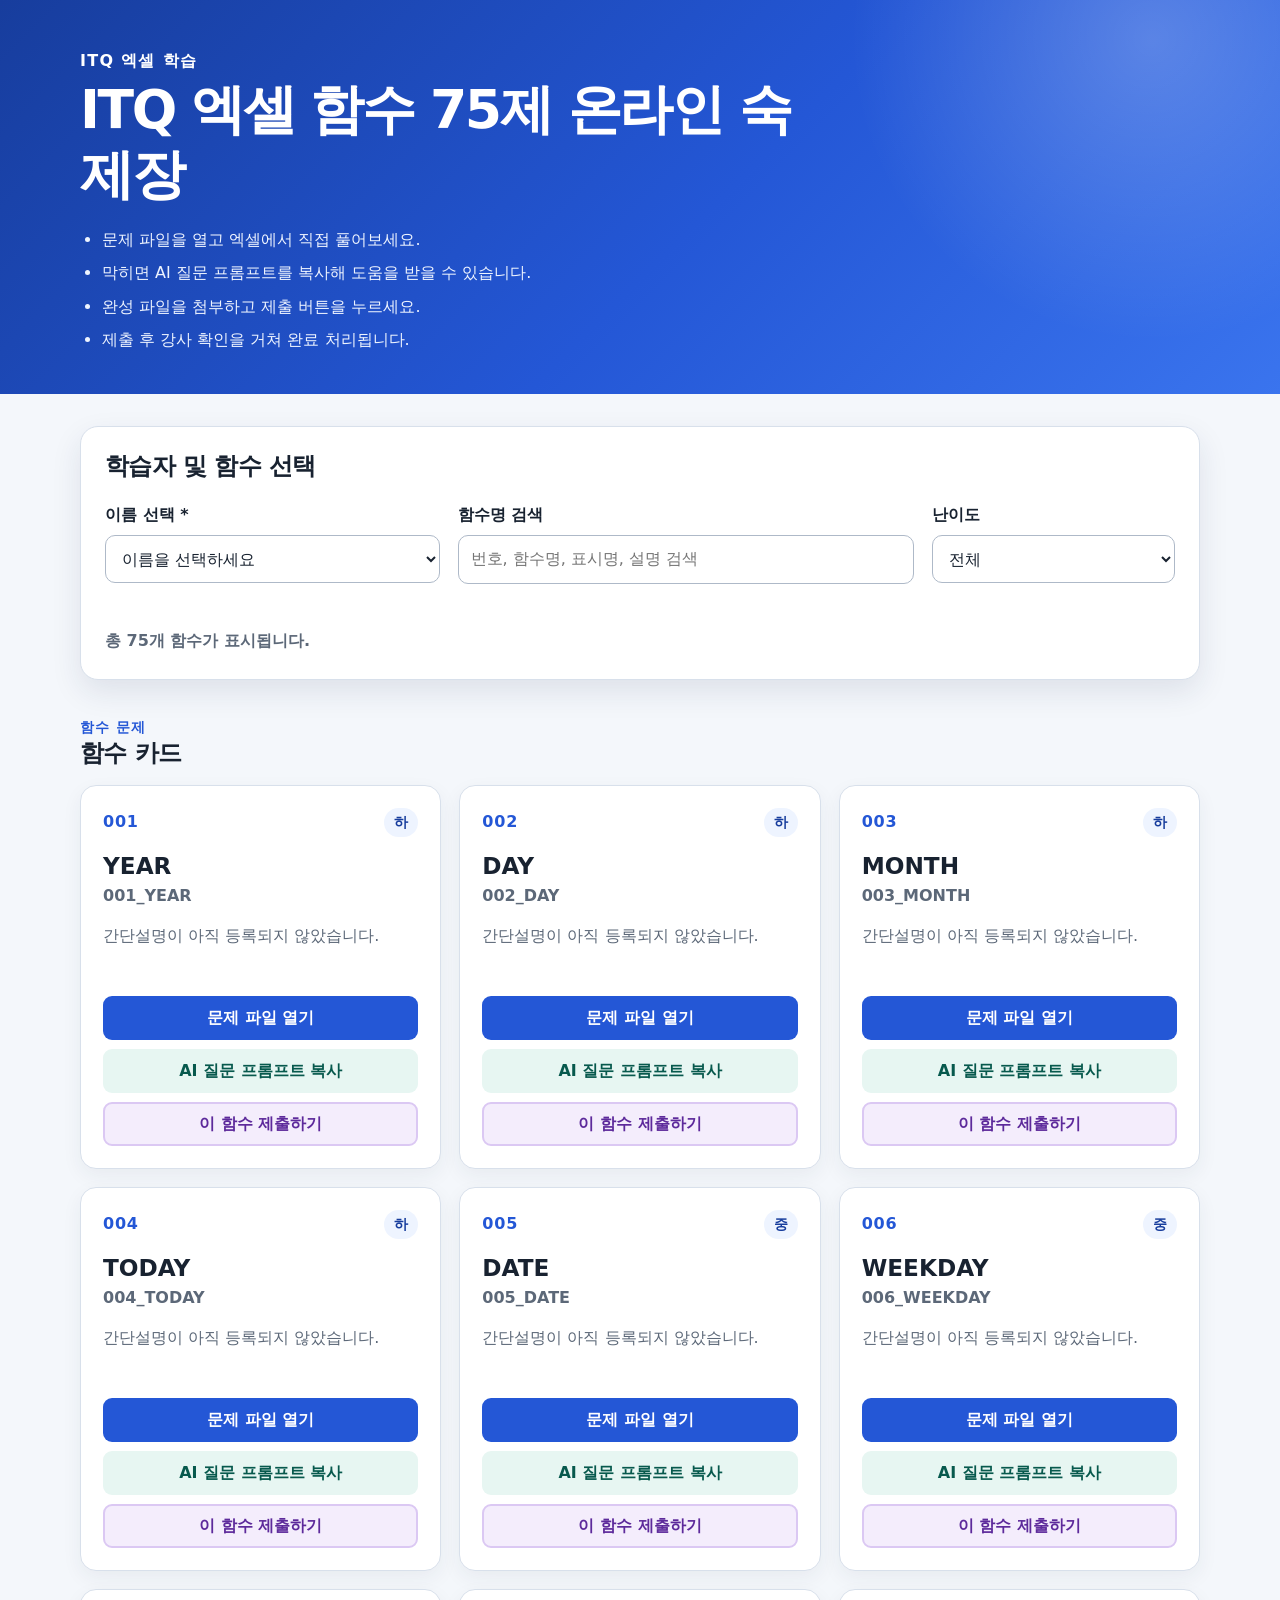
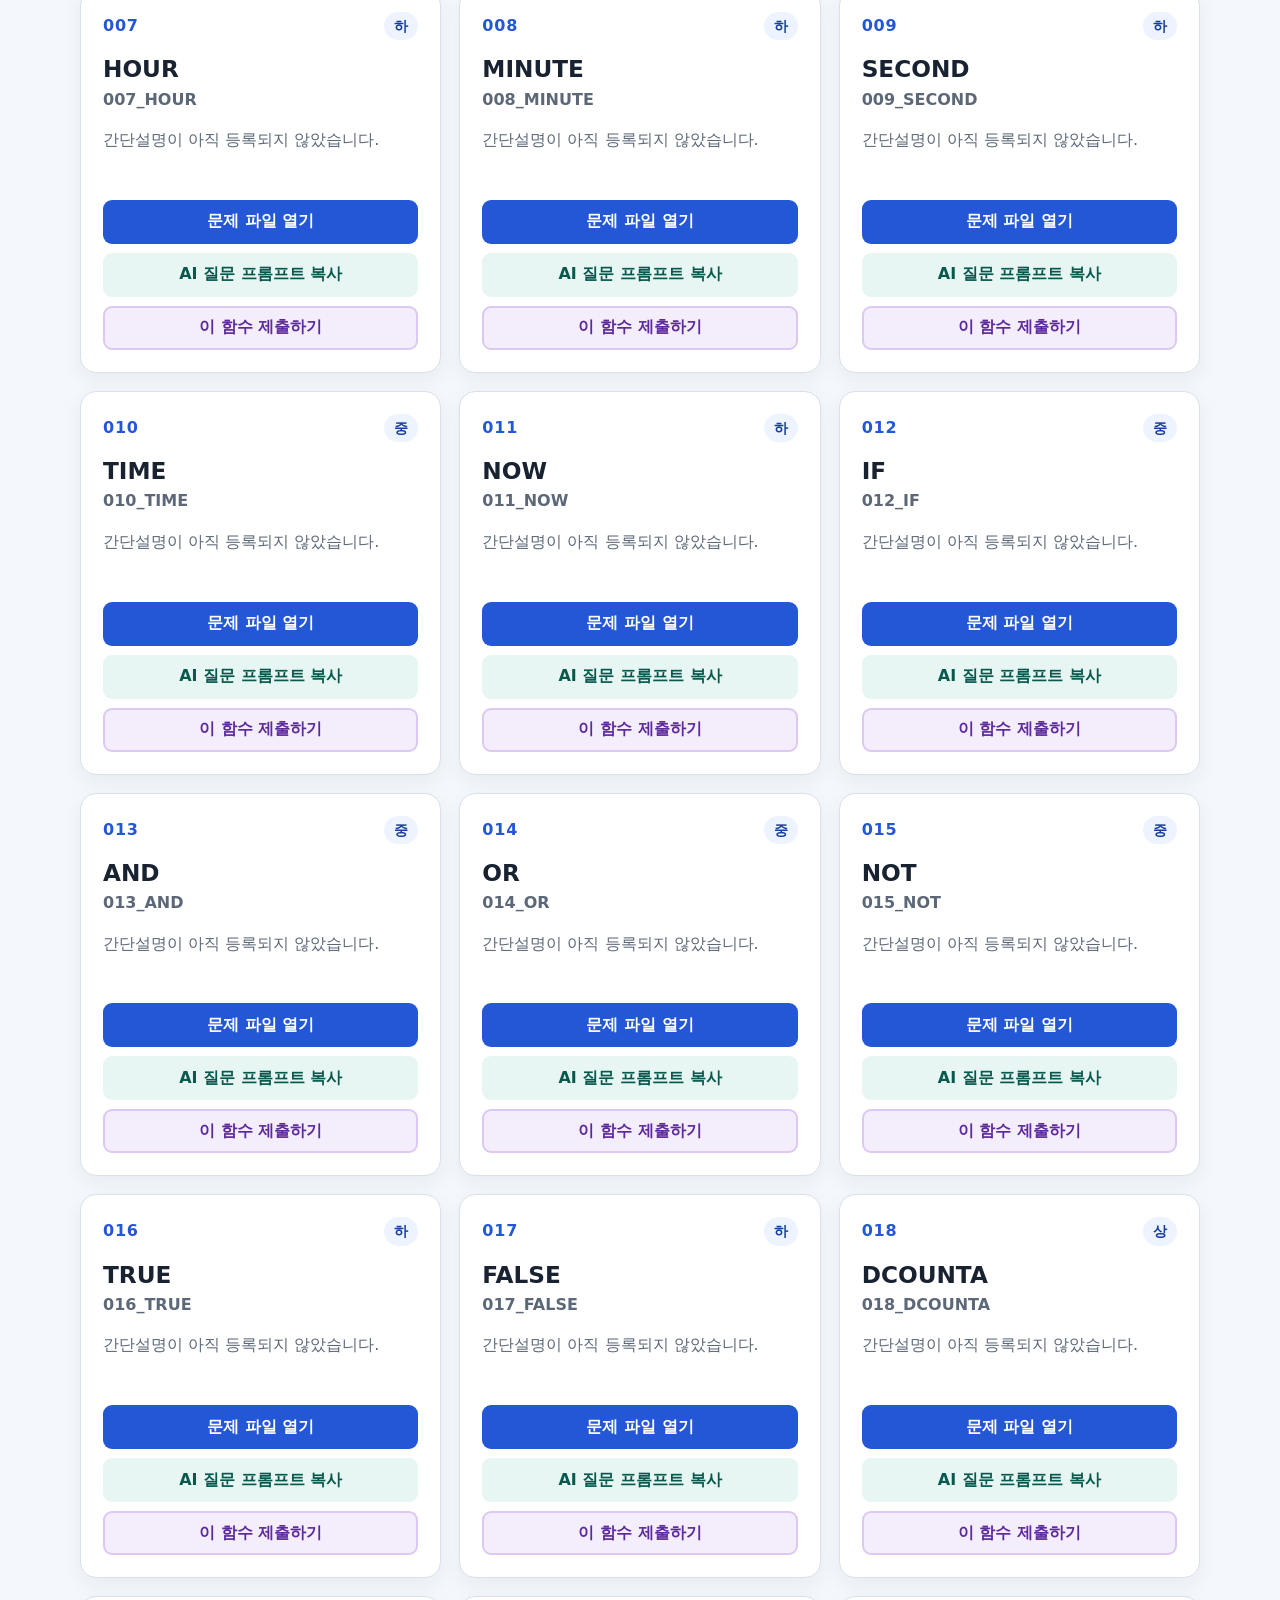
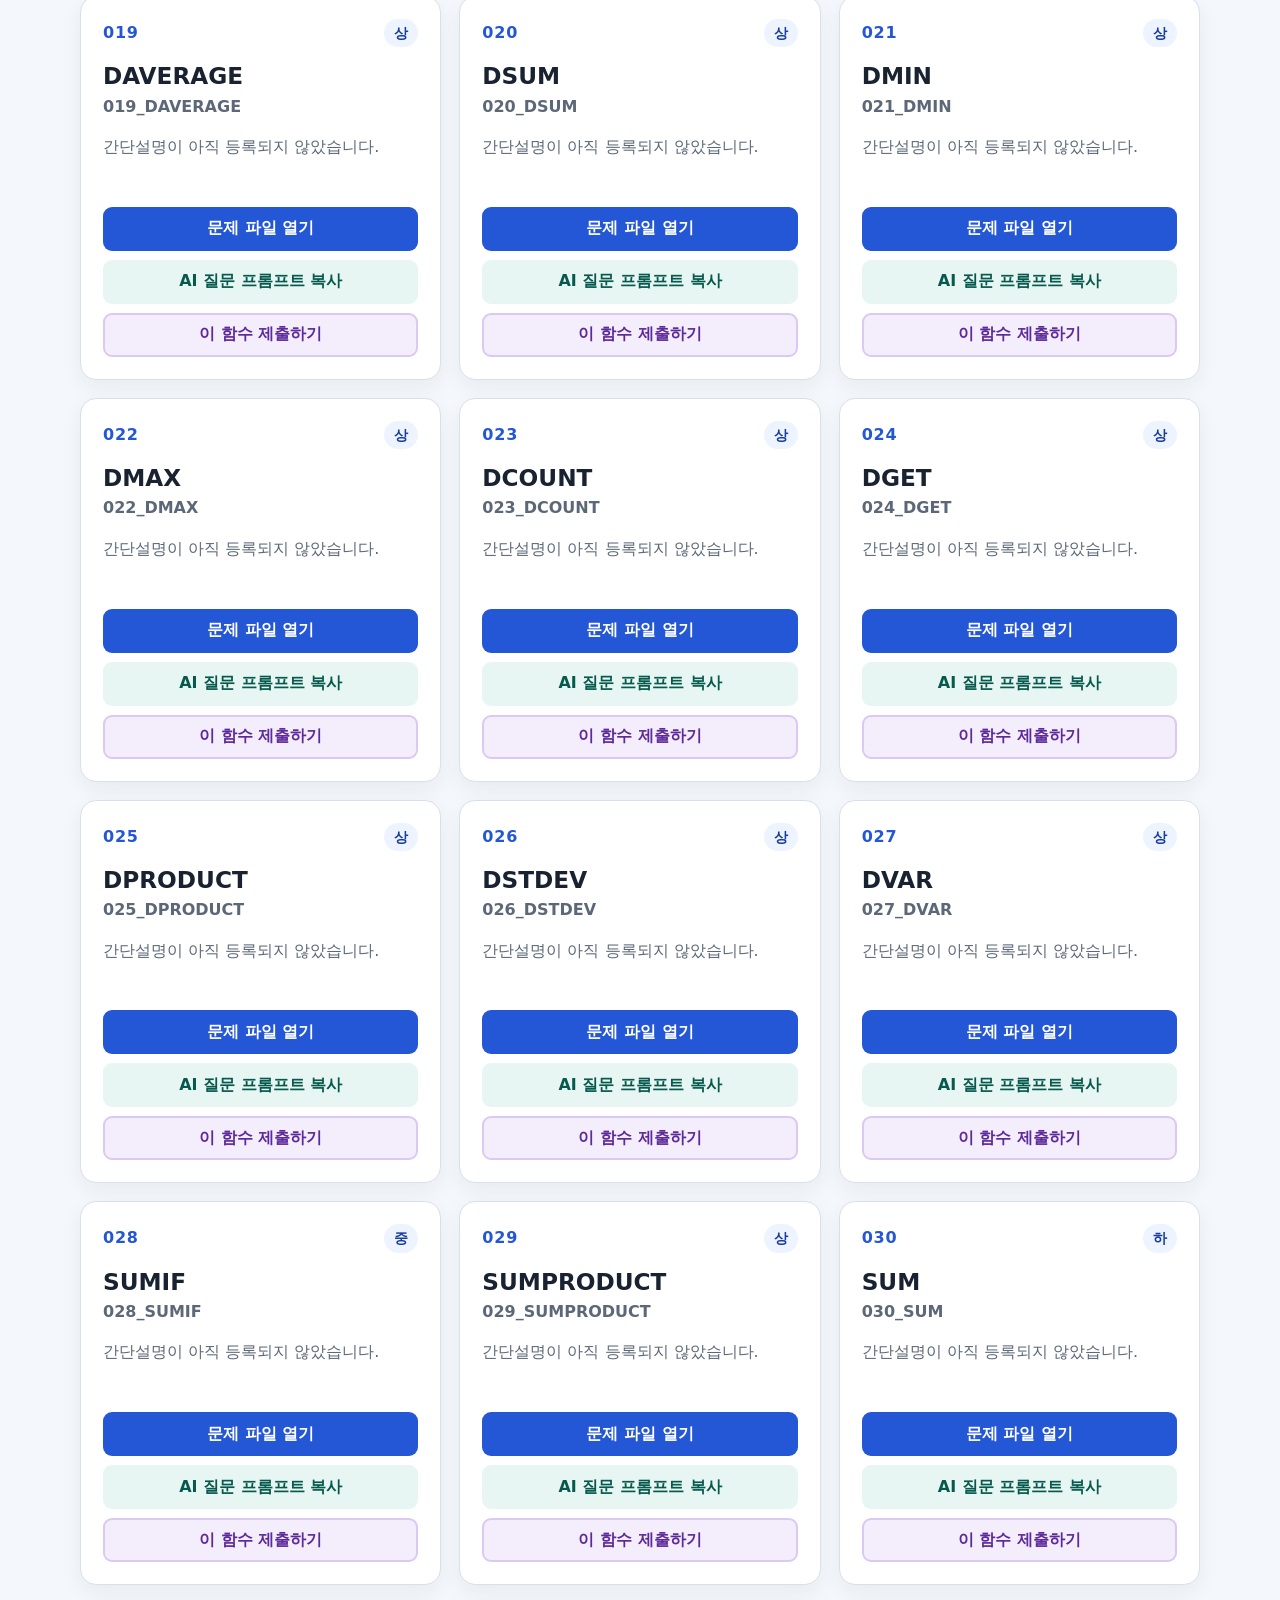
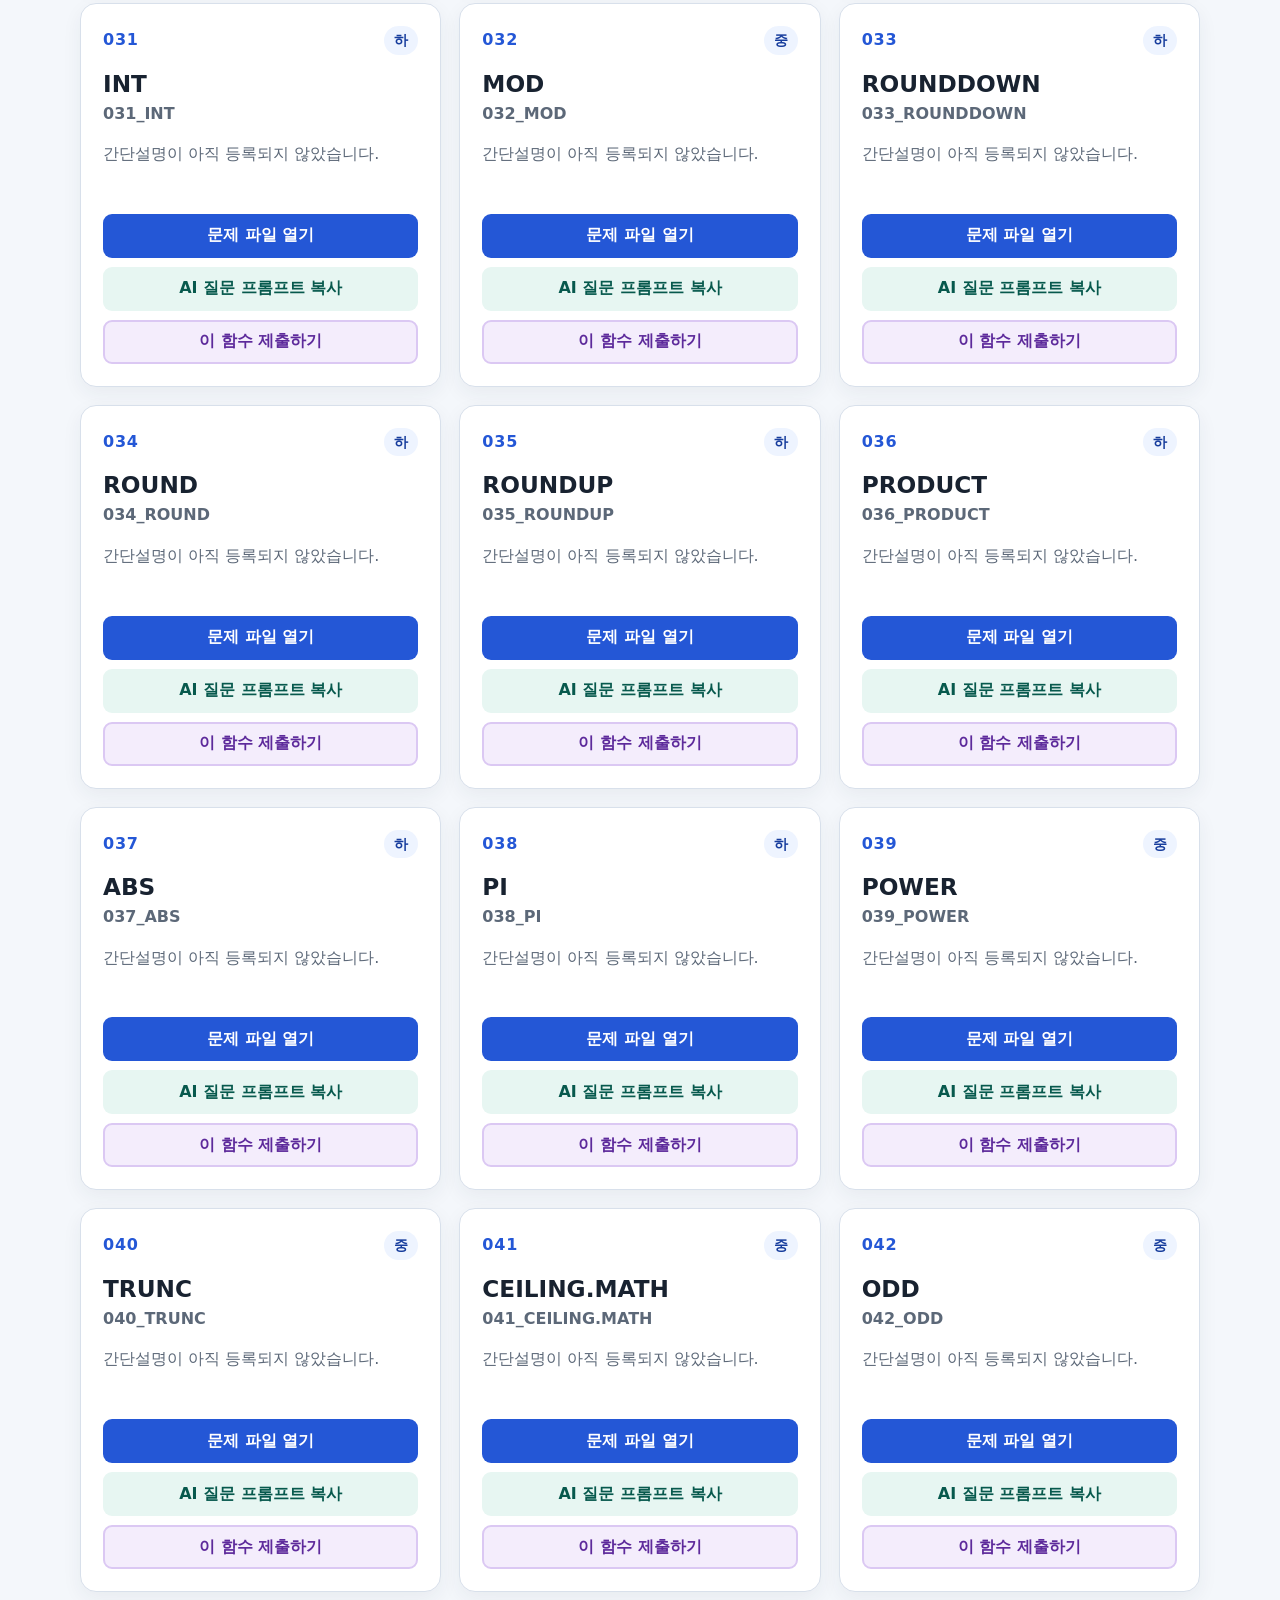
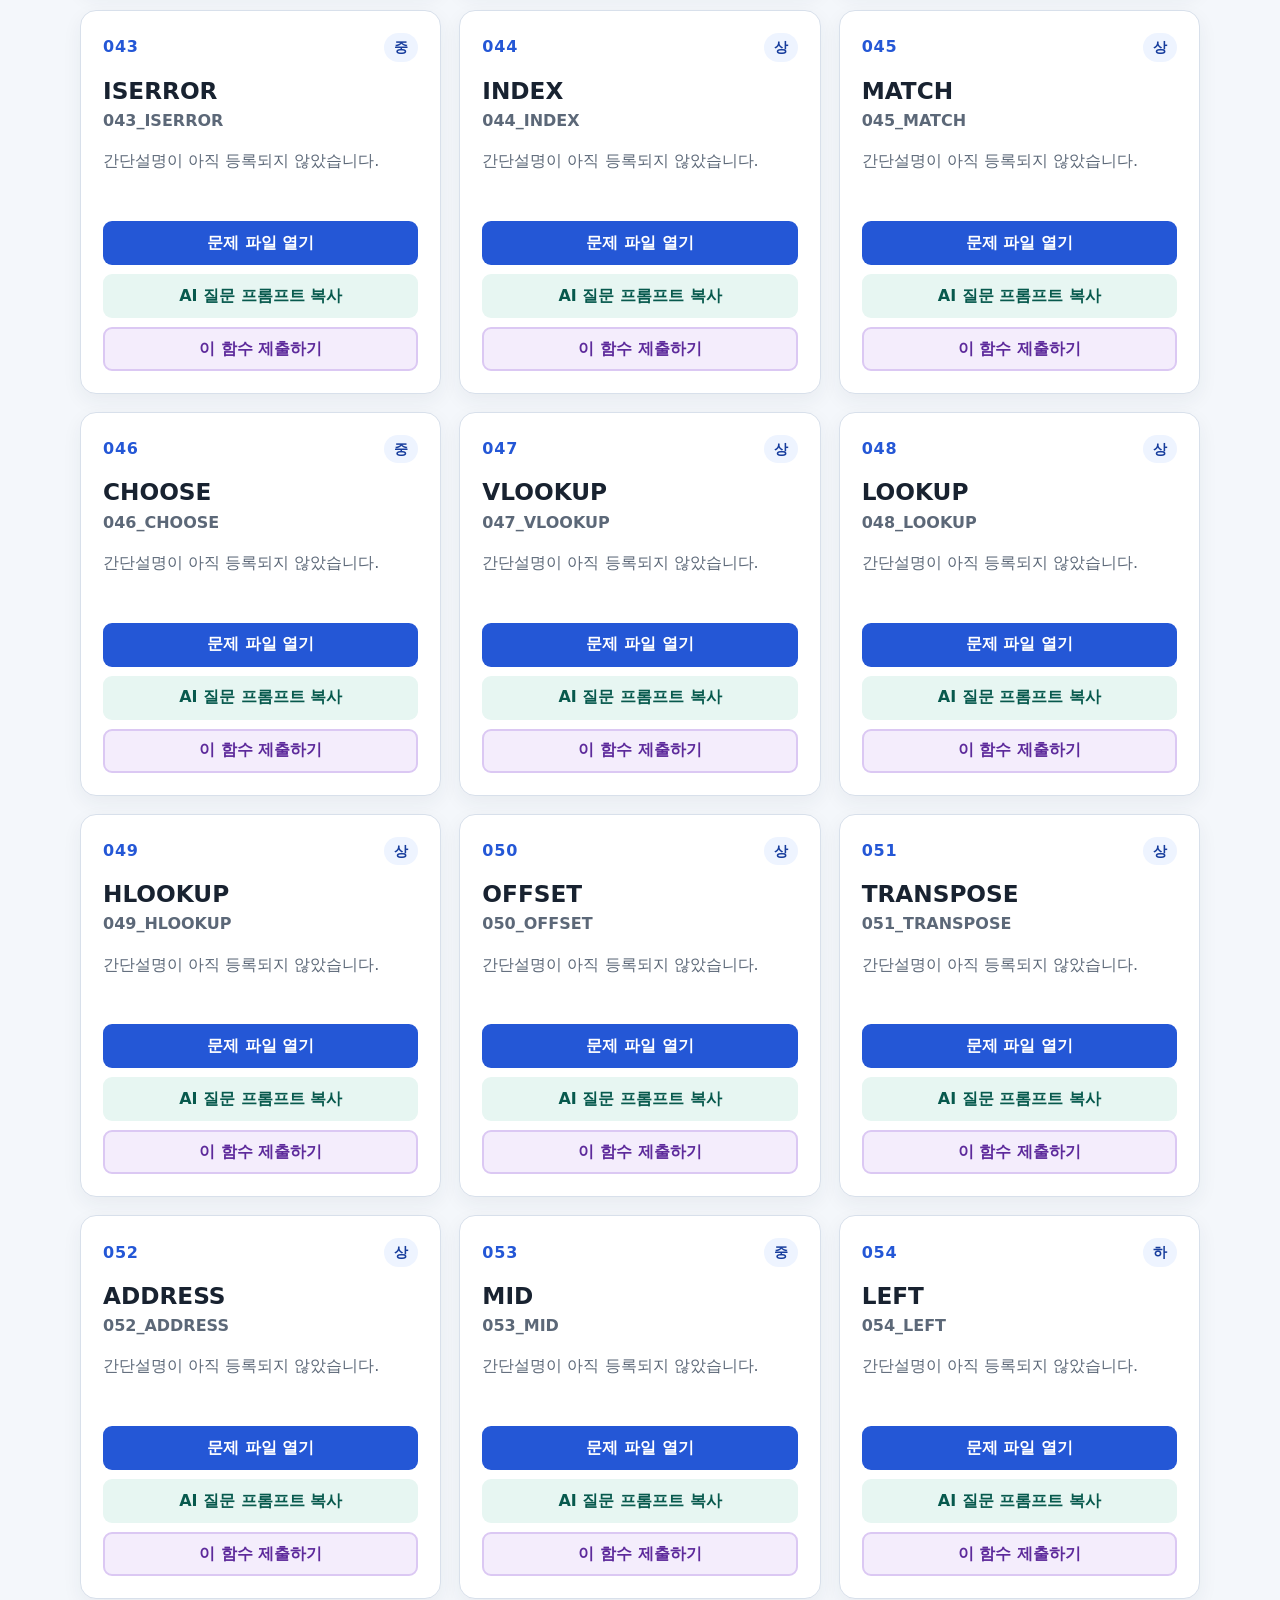
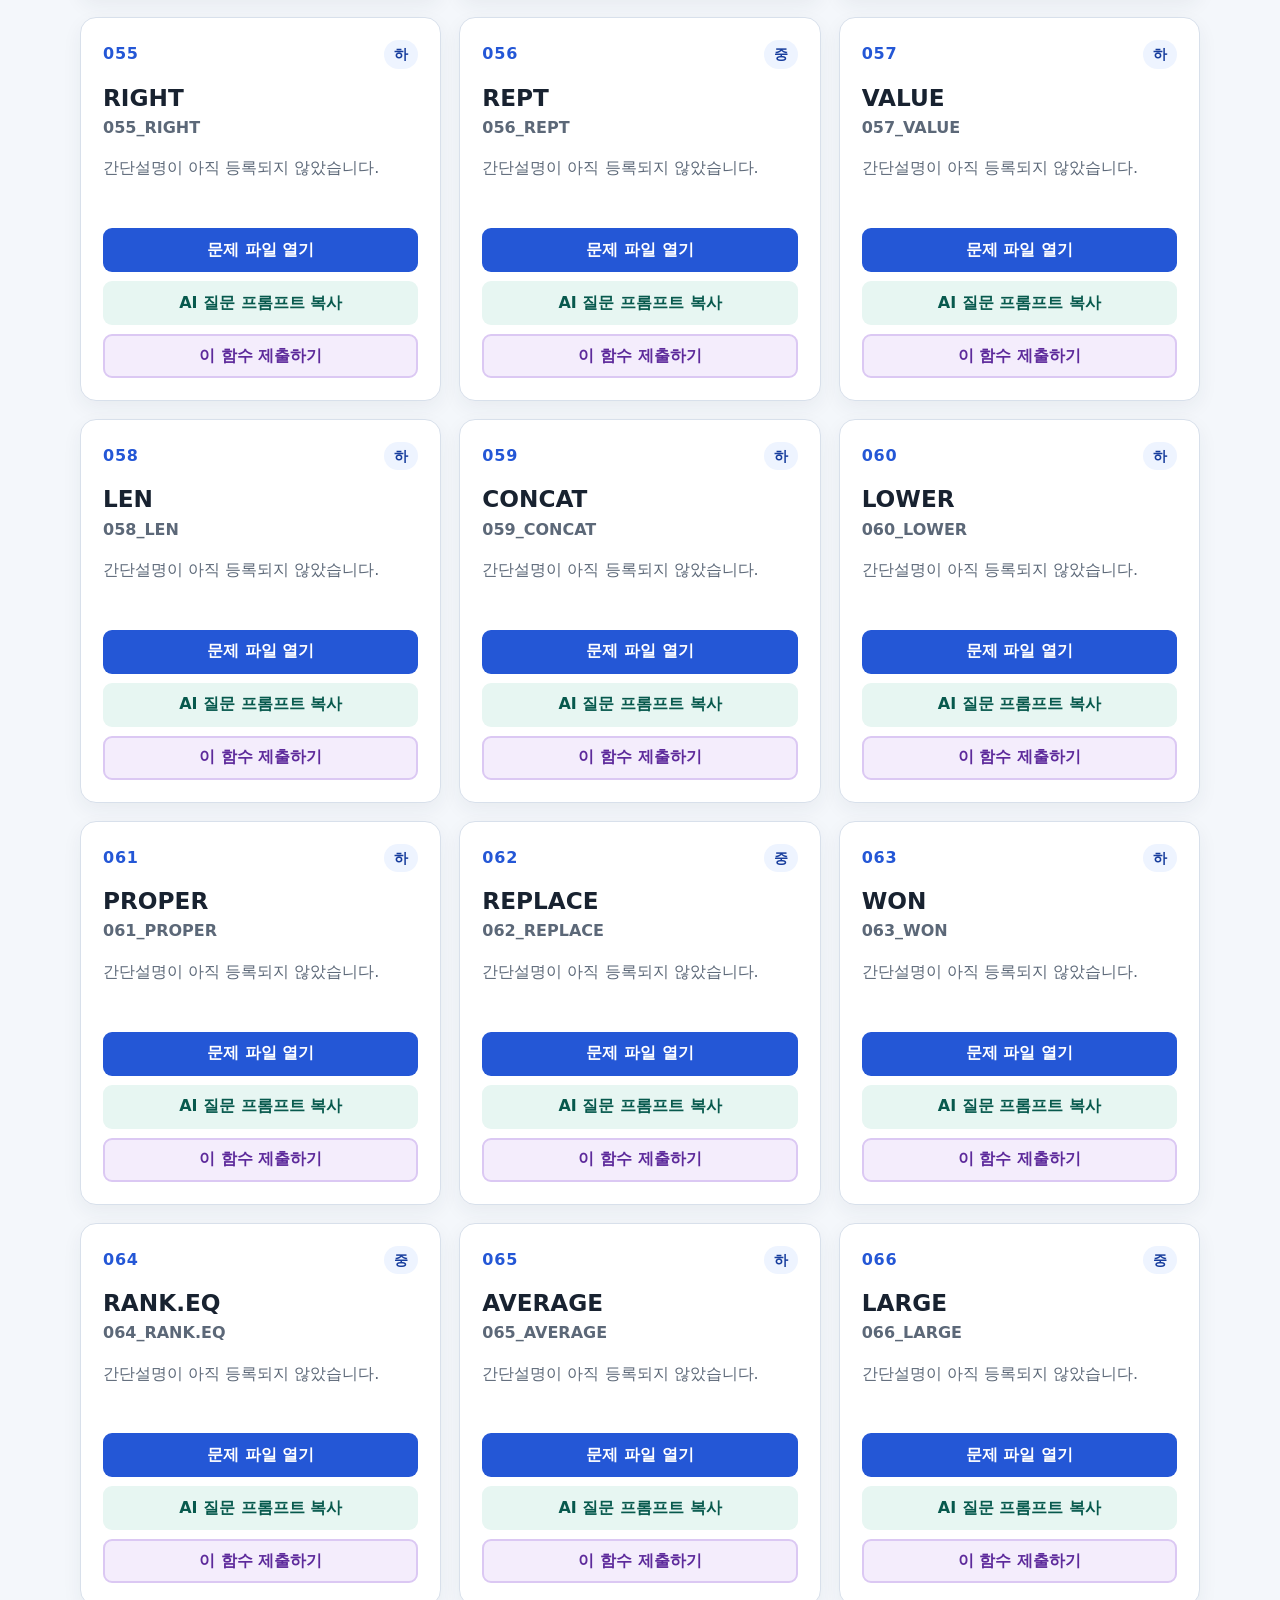
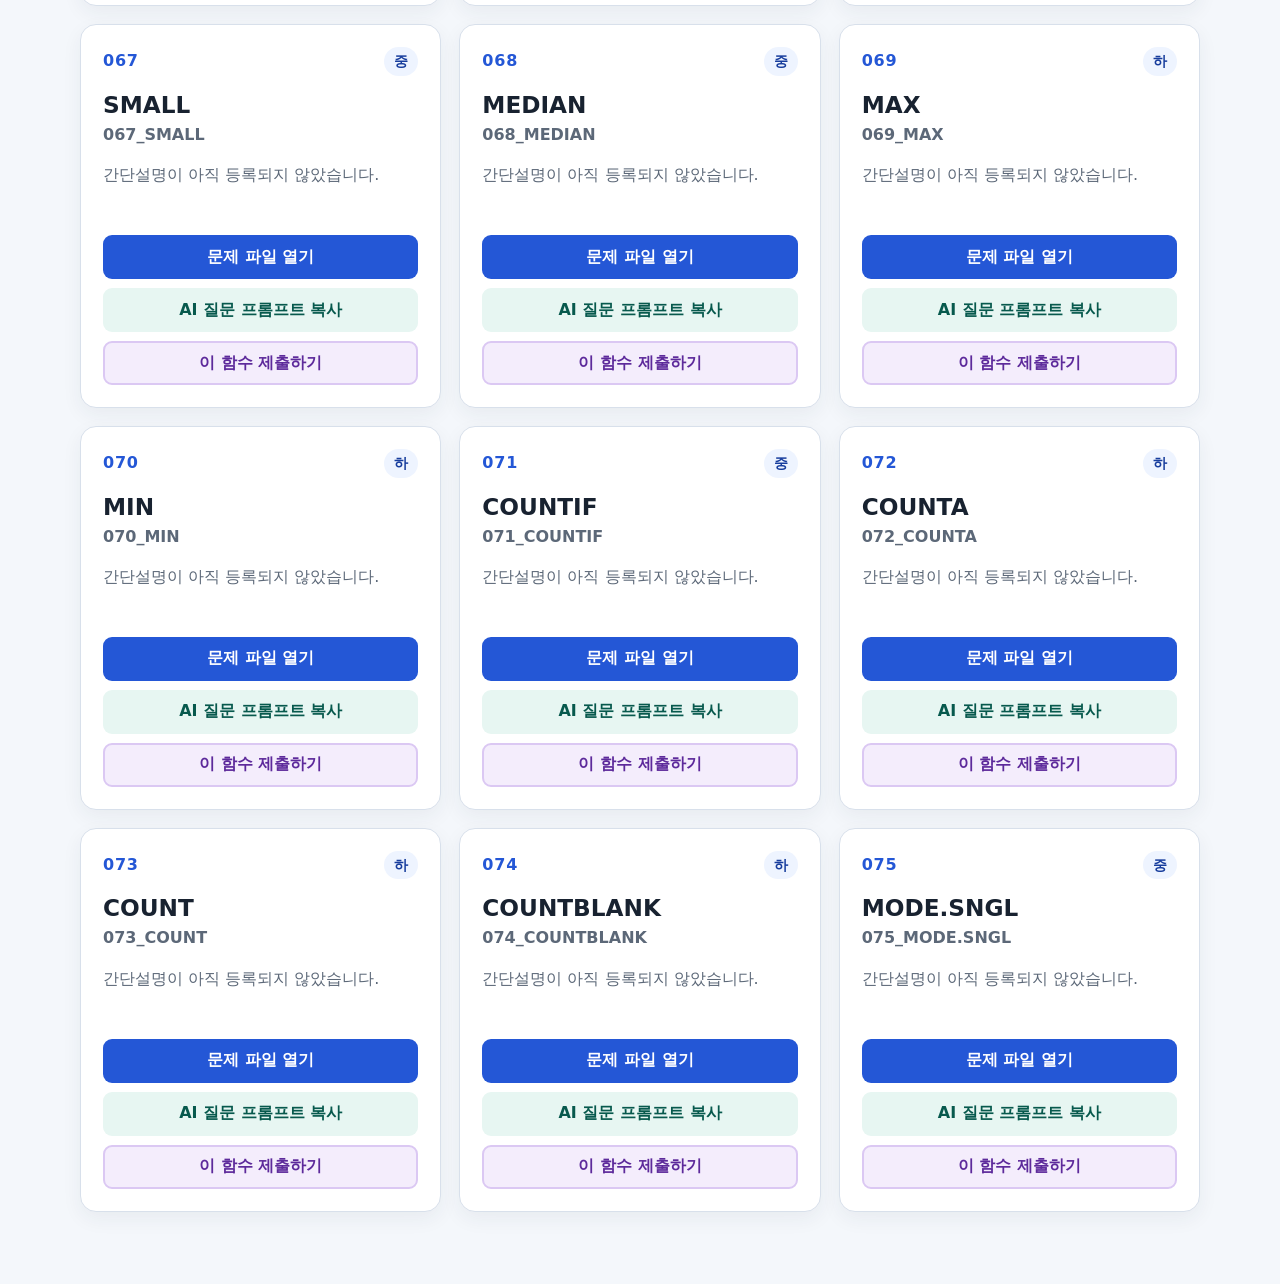
==== itq-excel-functions-homework/index.html @ 775fa786 "Publish ITQ Excel functions homework" ====
<!doctype html>
<html lang="ko">
<head>
  <meta charset="utf-8">
  <meta name="viewport" content="width=device-width, initial-scale=1">
  <meta name="description" content="ITQ 엑셀 함수 문제를 풀고 완성 파일을 제출하는 학생용 온라인 숙제장">
  <title>ITQ 엑셀 함수 75제 온라인 숙제장</title>
  <link rel="stylesheet" href="assets/style.css">
  <script src="assets/app.js" defer></script>
</head>
<body>
  <a class="skip-link" href="#function-list">함수 목록으로 건너뛰기</a>

  <header class="site-header">
    <div class="container">
      <p class="eyebrow">ITQ 엑셀 학습</p>
      <h1>ITQ 엑셀 함수 75제 온라인 숙제장</h1>
      <ul class="guide-list">
        <li>문제 파일을 열고 엑셀에서 직접 풀어보세요.</li>
        <li>막히면 AI 질문 프롬프트를 복사해 도움을 받을 수 있습니다.</li>
        <li>완성 파일을 첨부하고 제출 버튼을 누르세요.</li>
        <li>제출 후 강사 확인을 거쳐 완료 처리됩니다.</li>
      </ul>
    </div>
  </header>

  <main class="container">
    <section class="control-panel" aria-labelledby="control-title">
      <h2 id="control-title">학습자 및 함수 선택</h2>

      <div class="control-grid">
        <div class="field">
          <label for="student-select">이름 선택 <span aria-hidden="true">*</span></label>
          <select id="student-select" required aria-describedby="student-message">
            <option value="">이름을 선택하세요</option>
          </select>
          <p id="student-message" class="field-message" aria-live="polite"></p>
        </div>

        <div class="field">
          <label for="search-input">함수명 검색</label>
          <input
            id="search-input"
            type="search"
            placeholder="번호, 함수명, 표시명, 설명 검색"
            autocomplete="off"
          >
        </div>

        <div class="field">
          <label for="level-filter">난이도</label>
          <select id="level-filter">
            <option value="전체">전체</option>
            <option value="하">하</option>
            <option value="중">중</option>
            <option value="상">상</option>
            <option value="미분류">미분류</option>
          </select>
        </div>
      </div>

      <p id="result-count" class="result-count" aria-live="polite"></p>
    </section>

    <div id="page-message" class="page-message" role="status" aria-live="polite" hidden></div>

    <section aria-labelledby="function-list-title">
      <div class="section-heading">
        <div>
          <p class="eyebrow">함수 문제</p>
          <h2 id="function-list-title">함수 카드</h2>
        </div>
      </div>

      <div id="function-list" class="card-grid" aria-busy="true"></div>
      <p id="empty-message" class="empty-message" hidden>검색 조건에 맞는 함수가 없습니다.</p>
      <p id="function-error" class="error-message" role="alert" hidden>
        함수 목록을 불러오지 못했습니다.
      </p>
    </section>
  </main>

  <div id="submit-backdrop" class="submit-backdrop" hidden>
    <section
      id="submit-panel"
      class="submit-panel"
      role="dialog"
      aria-modal="true"
      aria-labelledby="submit-title"
      aria-describedby="submit-description"
    >
      <div class="submit-panel__header">
        <div>
          <p class="eyebrow">완성 파일 제출</p>
          <h2 id="submit-title">이 함수 제출하기</h2>
        </div>
        <button id="submit-close" class="icon-button" type="button" aria-label="제출 창 닫기">×</button>
      </div>

      <p id="submit-description" class="submit-description">
        완성한 엑셀 파일 1개를 첨부하세요.
      </p>

      <dl class="selection-summary">
        <div>
          <dt>선택한 이름</dt>
          <dd id="selected-student">-</dd>
        </div>
        <div>
          <dt>선택한 함수명</dt>
          <dd id="selected-function">-</dd>
        </div>
      </dl>

      <form id="submit-form" novalidate>
        <div class="field">
          <label for="solution-file">완성 파일 첨부</label>
          <input
            id="solution-file"
            name="file"
            type="file"
            accept=".xlsx,.xls,.xlsm"
            required
          >
          <p class="field-help">허용 파일: .xlsx, .xls, .xlsm / 1개만 첨부</p>
        </div>

        <p class="submit-status">
          제출 상태: <strong id="submit-status" data-state="ready">준비중</strong>
        </p>
        <p id="submit-message" class="field-message" role="status" aria-live="polite"></p>

        <button id="submit-button" class="button button--submit button--full" type="submit">
          제출하기
        </button>
      </form>
    </section>
  </div>
</body>
</html>
---- itq-excel-functions-homework/assets/style.css ----
:root {
  color-scheme: light;
  --bg: #f4f7fb;
  --surface: #ffffff;
  --surface-soft: #eef4ff;
  --text: #182230;
  --muted: #5c6878;
  --line: #d8e0eb;
  --primary: #2457d6;
  --primary-dark: #173d9d;
  --secondary: #0b7a68;
  --secondary-dark: #07594d;
  --accent: #7b3fc6;
  --accent-dark: #5d2a9b;
  --danger: #b42318;
  --success: #067647;
  --focus: #ffbf47;
  --shadow: 0 12px 30px rgba(28, 44, 74, 0.1);
  font-family: "Malgun Gothic", "Apple SD Gothic Neo", system-ui, -apple-system, BlinkMacSystemFont, "Segoe UI", sans-serif;
}

* {
  box-sizing: border-box;
}

html {
  scroll-behavior: smooth;
}

body {
  min-width: 320px;
  margin: 0;
  background: var(--bg);
  color: var(--text);
  font-size: 16px;
  line-height: 1.65;
}

button,
input,
select {
  font: inherit;
}

button,
a {
  -webkit-tap-highlight-color: transparent;
}

.container {
  width: min(1120px, calc(100% - 32px));
  margin-inline: auto;
}

.skip-link {
  position: fixed;
  top: 12px;
  left: 12px;
  z-index: 100;
  padding: 10px 14px;
  border-radius: 8px;
  background: var(--text);
  color: #fff;
  transform: translateY(-160%);
}

.skip-link:focus {
  transform: translateY(0);
}

.site-header {
  padding: 48px 0 40px;
  background:
    radial-gradient(circle at 90% 10%, rgba(255, 255, 255, 0.22), transparent 25%),
    linear-gradient(135deg, #173d9d, #2457d6 55%, #3a74ee);
  color: #fff;
}

.site-header h1 {
  max-width: 760px;
  margin: 4px 0 20px;
  font-size: clamp(2rem, 5vw, 3.35rem);
  line-height: 1.2;
  letter-spacing: -0.045em;
}

.eyebrow {
  margin: 0;
  color: inherit;
  font-weight: 800;
  letter-spacing: 0.08em;
  text-transform: uppercase;
}

.guide-list {
  display: grid;
  gap: 7px;
  max-width: 780px;
  margin: 0;
  padding-left: 22px;
  color: #eef4ff;
}

main {
  padding-block: 32px 72px;
}

.control-panel {
  margin-bottom: 36px;
  padding: 24px;
  border: 1px solid var(--line);
  border-radius: 18px;
  background: var(--surface);
  box-shadow: var(--shadow);
}

.control-panel h2,
.section-heading h2,
.submit-panel h2 {
  margin: 0;
  line-height: 1.3;
  letter-spacing: -0.025em;
}

.control-grid {
  display: grid;
  grid-template-columns: 1.1fr 1.5fr 0.8fr;
  gap: 18px;
  margin-top: 20px;
}

.field {
  display: grid;
  align-content: start;
  gap: 7px;
}

.field label {
  font-weight: 750;
}

.field input,
.field select {
  width: 100%;
  min-height: 48px;
  padding: 10px 12px;
  border: 1px solid #aeb9c8;
  border-radius: 10px;
  background: #fff;
  color: var(--text);
}

.field input:hover,
.field select:hover {
  border-color: #718198;
}

.field input:focus,
.field select:focus,
button:focus-visible,
a:focus-visible {
  outline: 3px solid var(--focus);
  outline-offset: 2px;
}

.field-message,
.field-help {
  min-height: 1.5em;
  margin: 0;
  color: var(--muted);
  font-size: 0.93rem;
}

.field-message.is-error,
.error-message {
  color: var(--danger);
  font-weight: 700;
}

.field-message.is-success {
  color: var(--success);
  font-weight: 700;
}

.result-count {
  margin: 16px 0 0;
  color: var(--muted);
  font-weight: 700;
}

.section-heading {
  display: flex;
  align-items: end;
  justify-content: space-between;
  margin-bottom: 16px;
}

.section-heading .eyebrow {
  color: var(--primary);
  font-size: 0.85rem;
}

.card-grid {
  display: grid;
  grid-template-columns: repeat(3, minmax(0, 1fr));
  gap: 18px;
}

.function-card {
  display: flex;
  flex-direction: column;
  min-width: 0;
  padding: 22px;
  border: 1px solid var(--line);
  border-radius: 16px;
  background: var(--surface);
  box-shadow: 0 7px 20px rgba(28, 44, 74, 0.06);
}

.function-card__top {
  display: flex;
  align-items: center;
  justify-content: space-between;
  gap: 12px;
}

.function-number {
  color: var(--primary);
  font-weight: 850;
  letter-spacing: 0.05em;
}

.level-badge {
  padding: 3px 10px;
  border-radius: 999px;
  background: var(--surface-soft);
  color: var(--primary-dark);
  font-size: 0.85rem;
  font-weight: 800;
}

.function-card h3 {
  margin: 14px 0 2px;
  font-size: 1.45rem;
  line-height: 1.3;
  overflow-wrap: anywhere;
}

.display-name {
  margin: 0;
  color: var(--muted);
  font-weight: 700;
  overflow-wrap: anywhere;
}

.description {
  flex: 1;
  min-height: 3.3em;
  margin: 14px 0 20px;
  color: var(--muted);
}

.card-actions {
  display: grid;
  gap: 9px;
}

.button {
  display: inline-flex;
  align-items: center;
  justify-content: center;
  min-height: 44px;
  padding: 9px 13px;
  border: 2px solid transparent;
  border-radius: 9px;
  font-weight: 800;
  line-height: 1.3;
  text-align: center;
  text-decoration: none;
  cursor: pointer;
  transition: transform 140ms ease, background 140ms ease, box-shadow 140ms ease;
}

.button:hover {
  transform: translateY(-1px);
  box-shadow: 0 5px 12px rgba(28, 44, 74, 0.16);
}

.button--problem {
  background: var(--primary);
  color: #fff;
}

.button--problem:hover {
  background: var(--primary-dark);
}

.button--copy {
  background: #e7f6f2;
  color: var(--secondary-dark);
}

.button--copy:hover {
  background: #ccebe3;
}

.button--open-submit {
  border-color: #dbc8f3;
  background: #f4edfc;
  color: var(--accent-dark);
}

.button--open-submit:hover {
  background: #e7d8f8;
}

.button--submit {
  background: var(--accent);
  color: #fff;
}

.button--submit:hover {
  background: var(--accent-dark);
}

.button--full {
  width: 100%;
}

.button:disabled {
  cursor: not-allowed;
  opacity: 0.65;
  transform: none;
  box-shadow: none;
}

.page-message,
.empty-message,
.error-message {
  margin: 0 0 22px;
  padding: 14px 16px;
  border-radius: 10px;
  background: var(--surface);
}

.page-message {
  border-left: 5px solid var(--primary);
}

.empty-message {
  color: var(--muted);
  text-align: center;
}

.submit-backdrop {
  position: fixed;
  inset: 0;
  z-index: 50;
  display: grid;
  align-items: end;
  padding: 20px;
  background: rgba(14, 24, 38, 0.58);
}

.submit-backdrop[hidden] {
  display: none;
}

.submit-panel {
  width: min(620px, 100%);
  max-height: calc(100vh - 40px);
  margin-inline: auto;
  overflow-y: auto;
  padding: 26px;
  border-radius: 20px 20px 12px 12px;
  background: var(--surface);
  box-shadow: 0 24px 70px rgba(0, 0, 0, 0.28);
}

.submit-panel__header {
  display: flex;
  align-items: start;
  justify-content: space-between;
  gap: 18px;
}

.submit-panel .eyebrow {
  color: var(--accent);
  font-size: 0.85rem;
}

.icon-button {
  display: grid;
  width: 42px;
  height: 42px;
  flex: 0 0 auto;
  place-items: center;
  border: 0;
  border-radius: 50%;
  background: #edf1f6;
  color: var(--text);
  font-size: 1.65rem;
  cursor: pointer;
}

.icon-button:hover {
  background: #dce3ec;
}

.submit-description {
  margin: 10px 0 18px;
  color: var(--muted);
}

.selection-summary {
  display: grid;
  grid-template-columns: 1fr 1fr;
  gap: 12px;
  margin: 0 0 20px;
}

.selection-summary div {
  min-width: 0;
  padding: 13px;
  border-radius: 10px;
  background: var(--surface-soft);
}

.selection-summary dt {
  color: var(--muted);
  font-size: 0.85rem;
  font-weight: 700;
}

.selection-summary dd {
  margin: 2px 0 0;
  font-weight: 850;
  overflow-wrap: anywhere;
}

.submit-status {
  margin: 18px 0 4px;
}

#submit-status[data-state="success"] {
  color: var(--success);
}

#submit-status[data-state="error"] {
  color: var(--danger);
}

body.modal-open {
  overflow: hidden;
}

@media (max-width: 900px) {
  .control-grid,
  .card-grid {
    grid-template-columns: repeat(2, minmax(0, 1fr));
  }

  .control-grid .field:first-child {
    grid-column: 1 / -1;
  }
}

@media (max-width: 620px) {
  .container {
    width: min(100% - 22px, 1120px);
  }

  .site-header {
    padding: 36px 0 32px;
  }

  main {
    padding-block: 22px 48px;
  }

  .control-panel,
  .function-card {
    padding: 18px;
  }

  .control-grid,
  .card-grid,
  .selection-summary {
    grid-template-columns: 1fr;
  }

  .control-grid .field:first-child {
    grid-column: auto;
  }

  .submit-backdrop {
    padding: 0;
  }

  .submit-panel {
    max-height: 92vh;
    padding: 22px 18px;
    border-radius: 20px 20px 0 0;
  }
}

@media (prefers-reduced-motion: reduce) {
  *,
  *::before,
  *::after {
    scroll-behavior: auto !important;
    transition: none !important;
  }
}
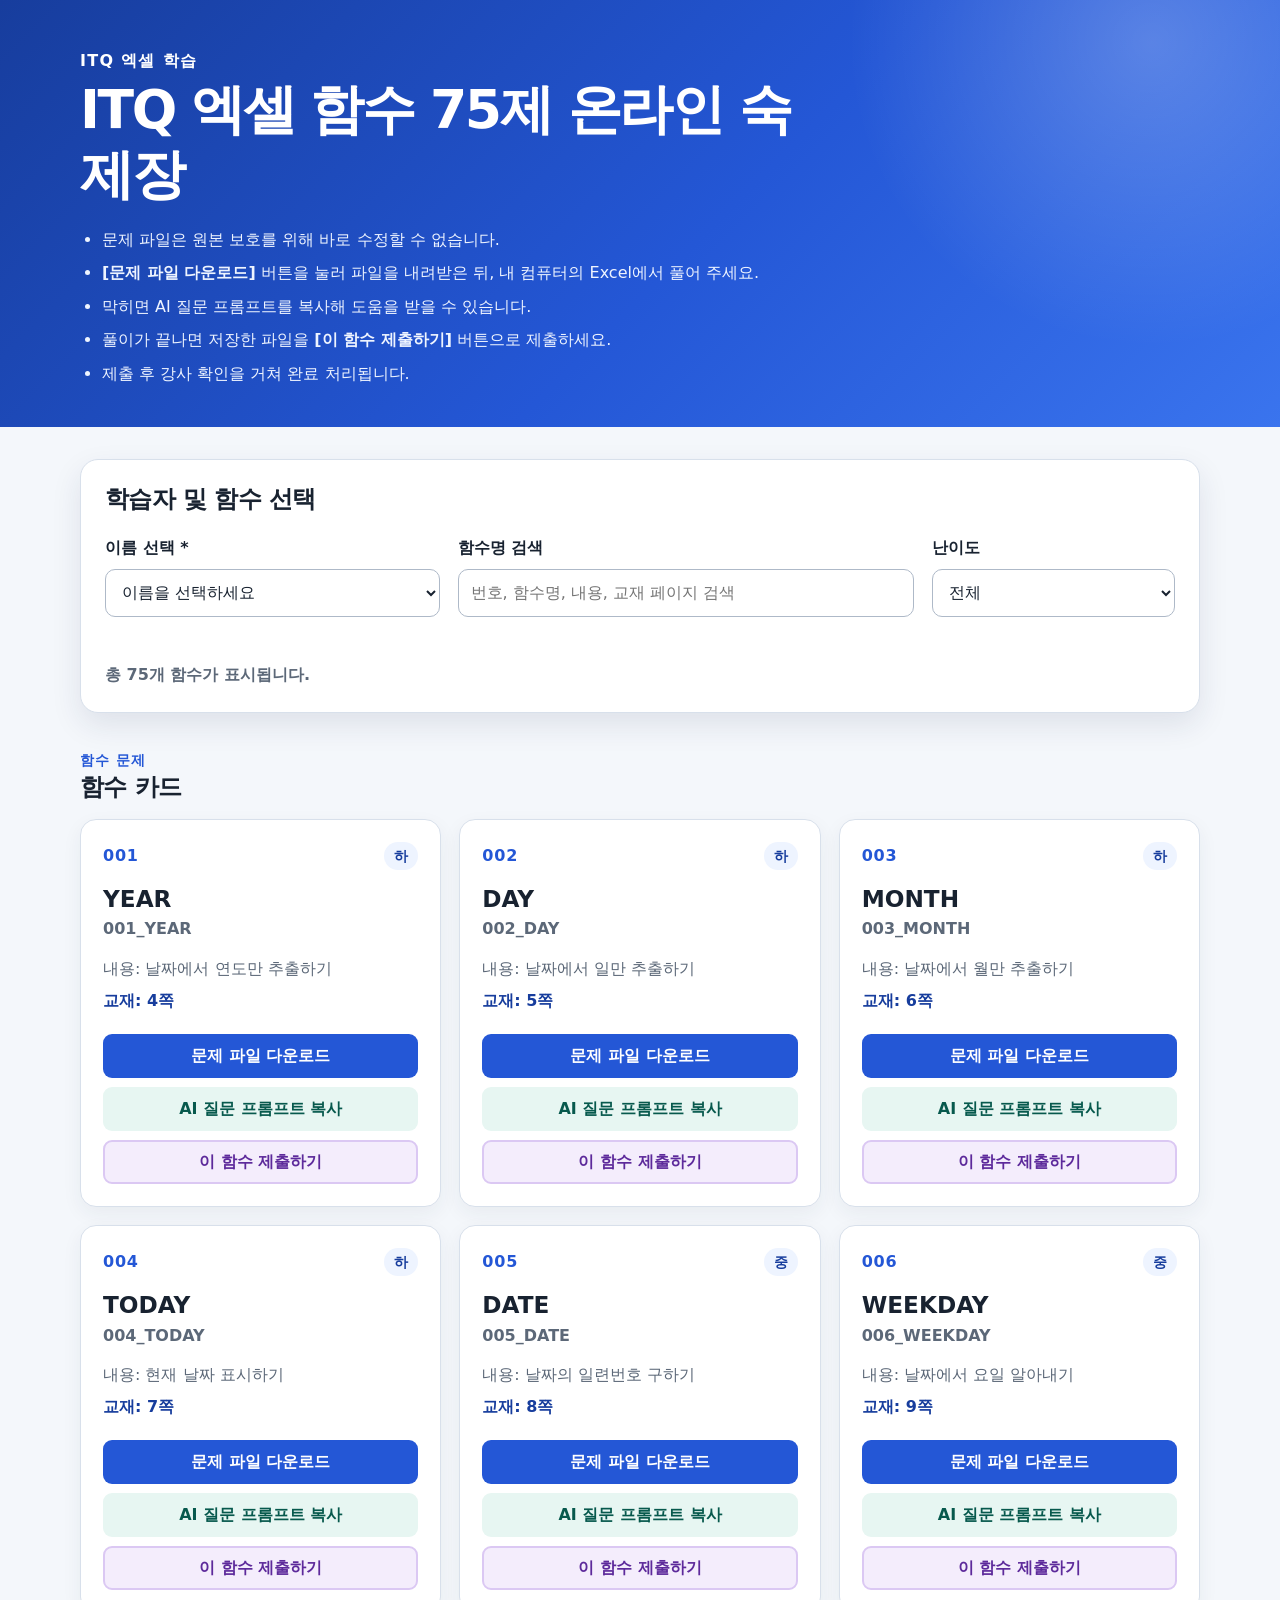
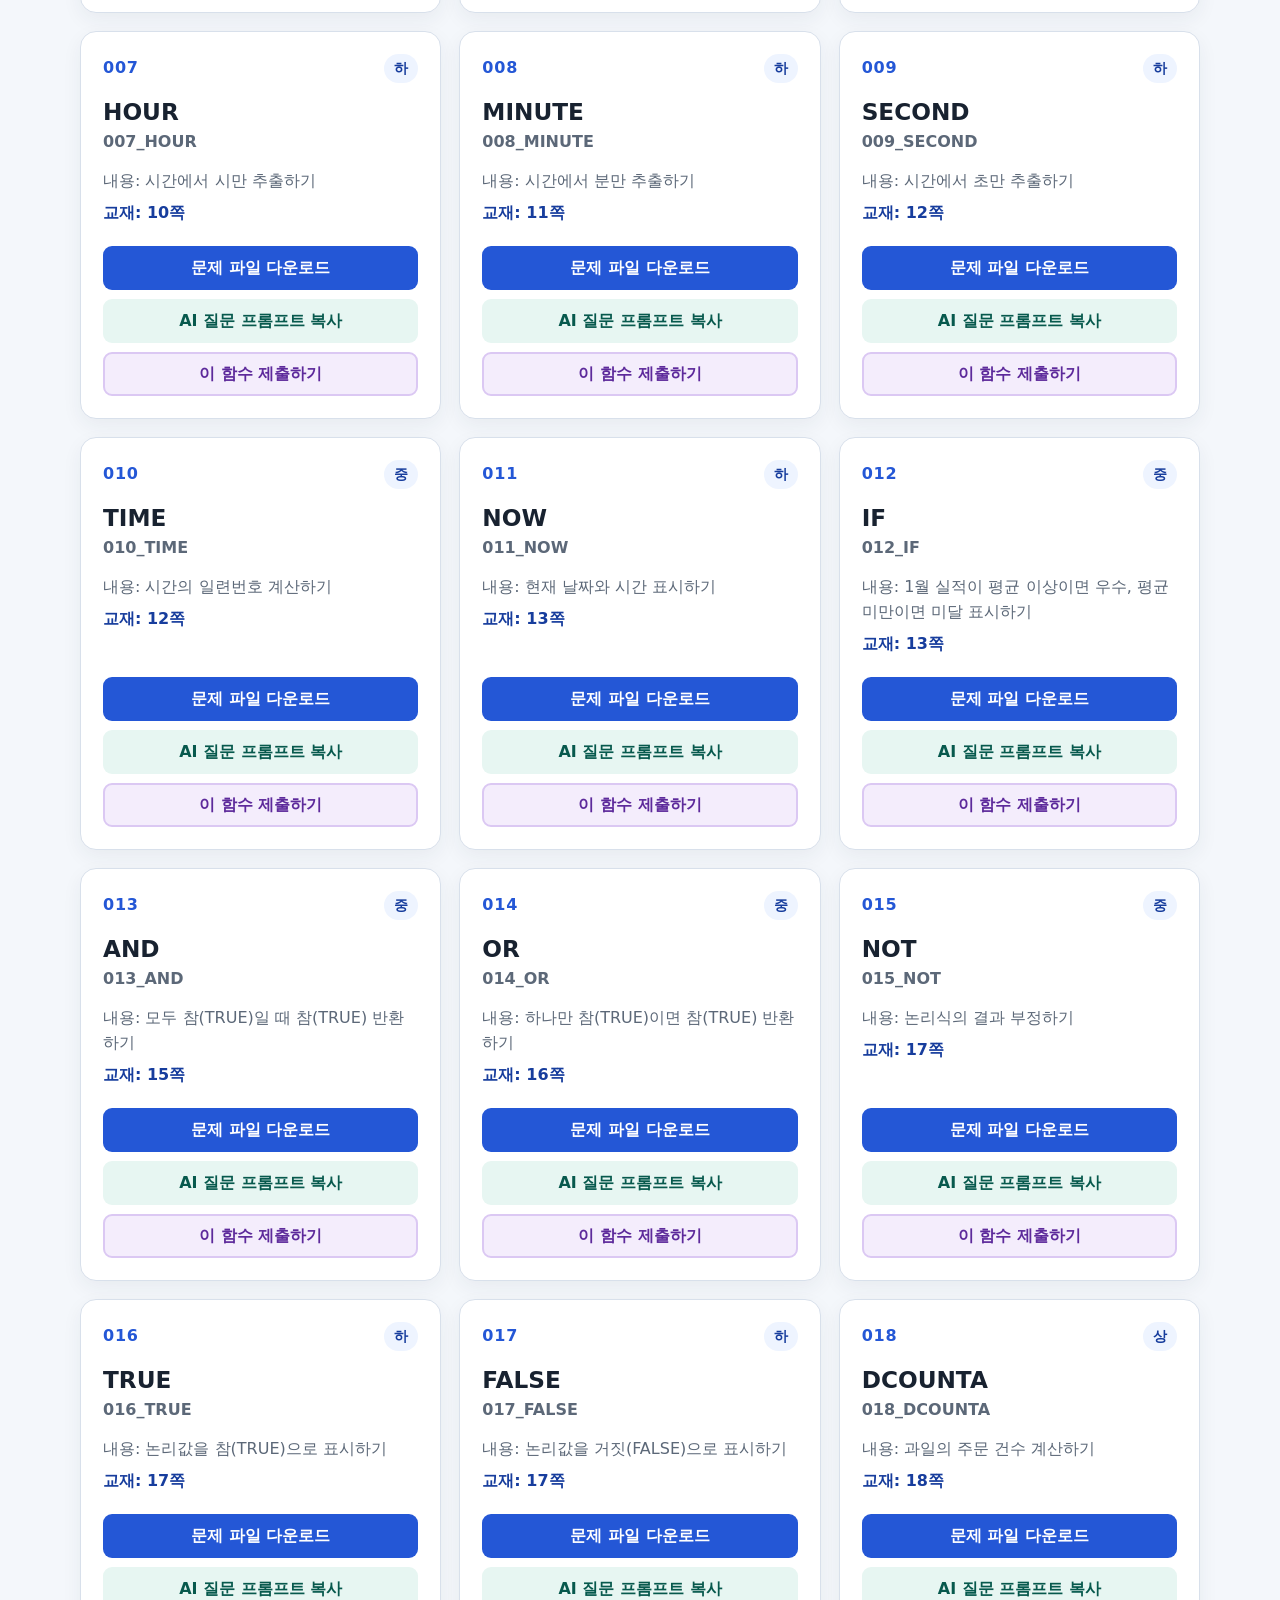
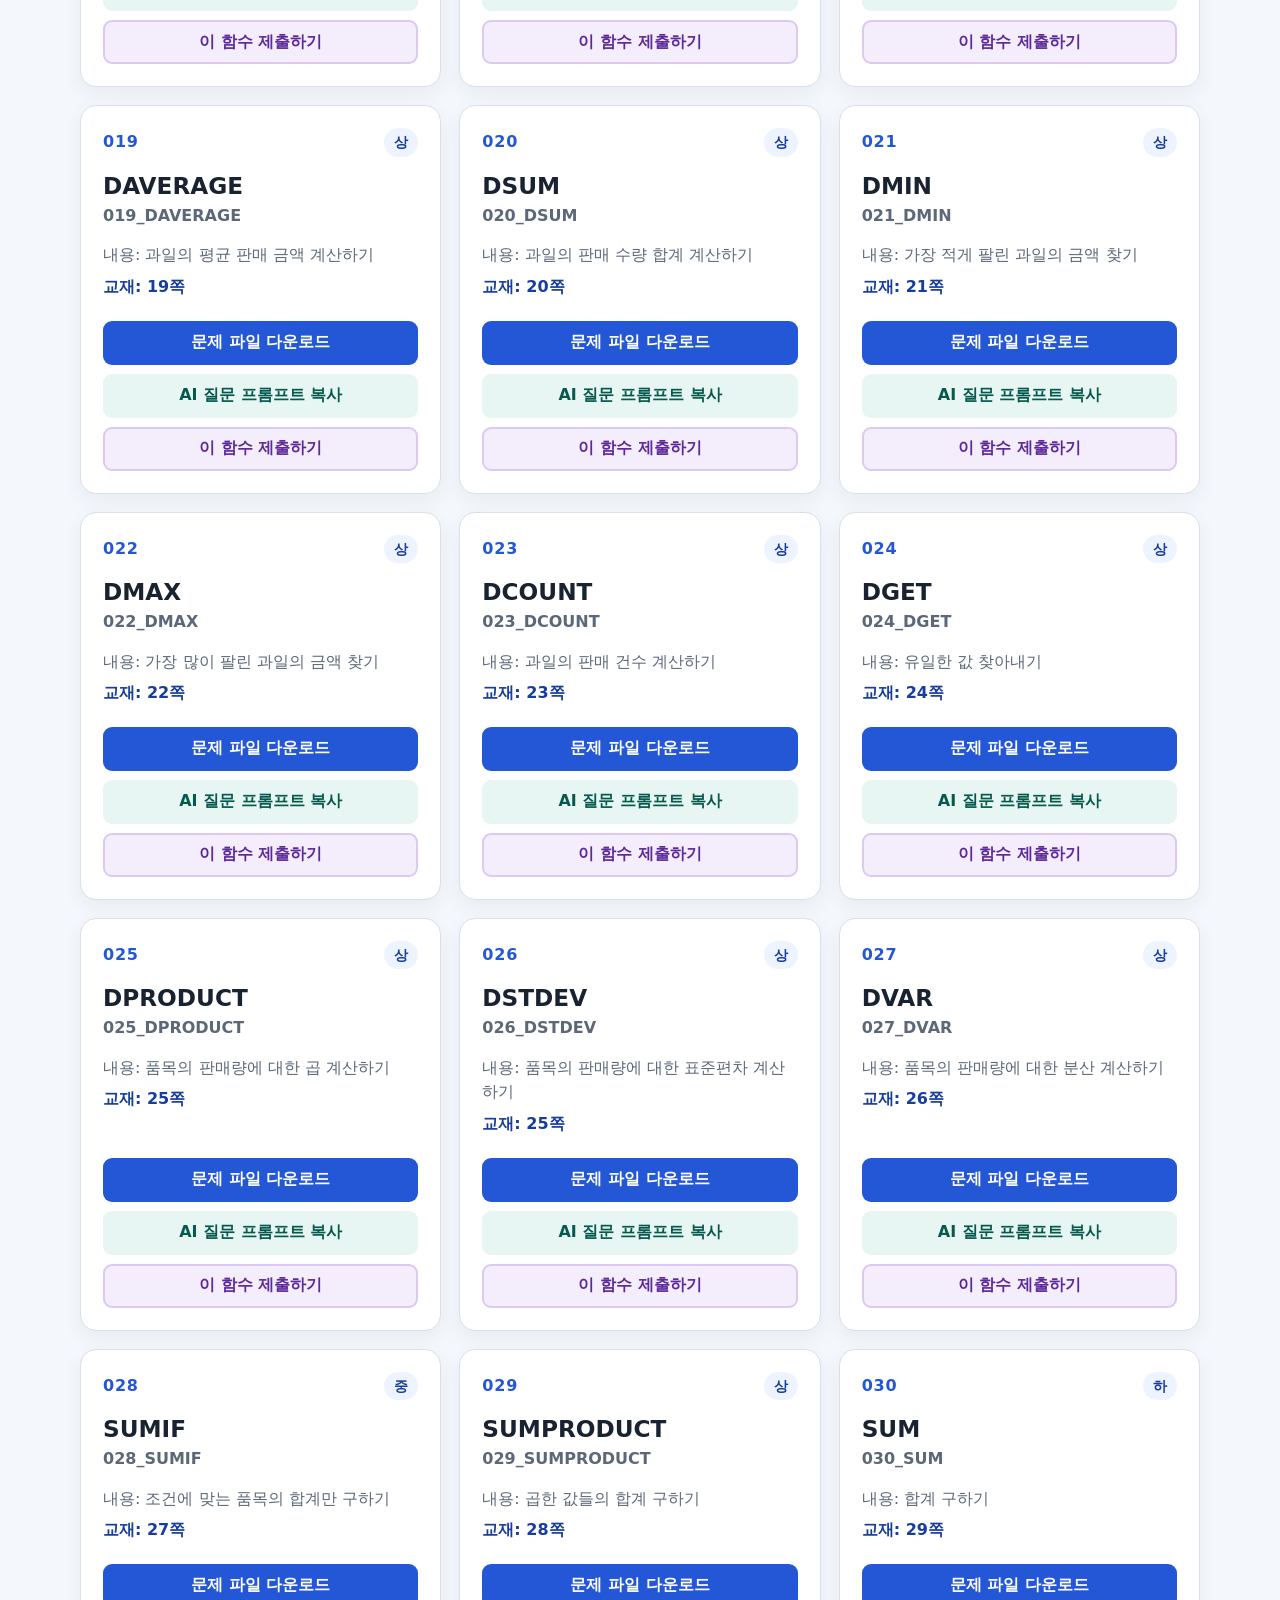
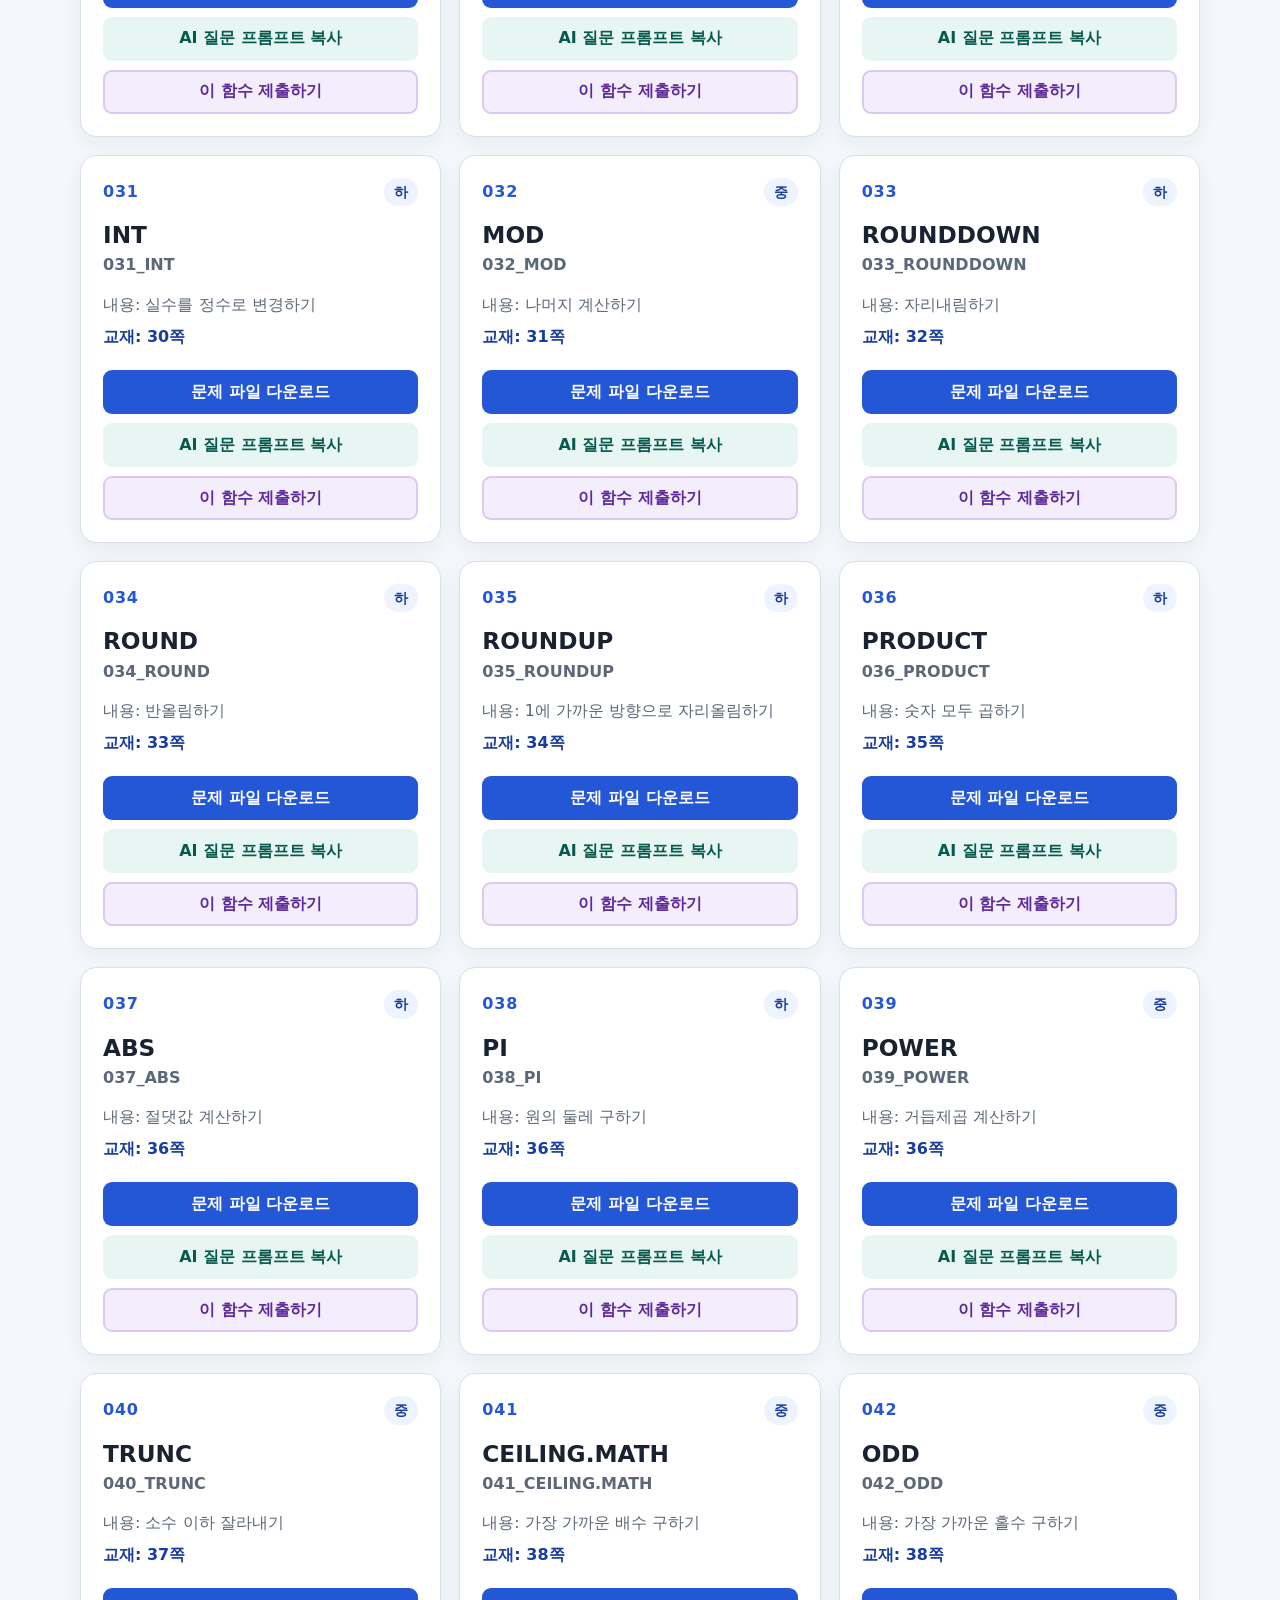
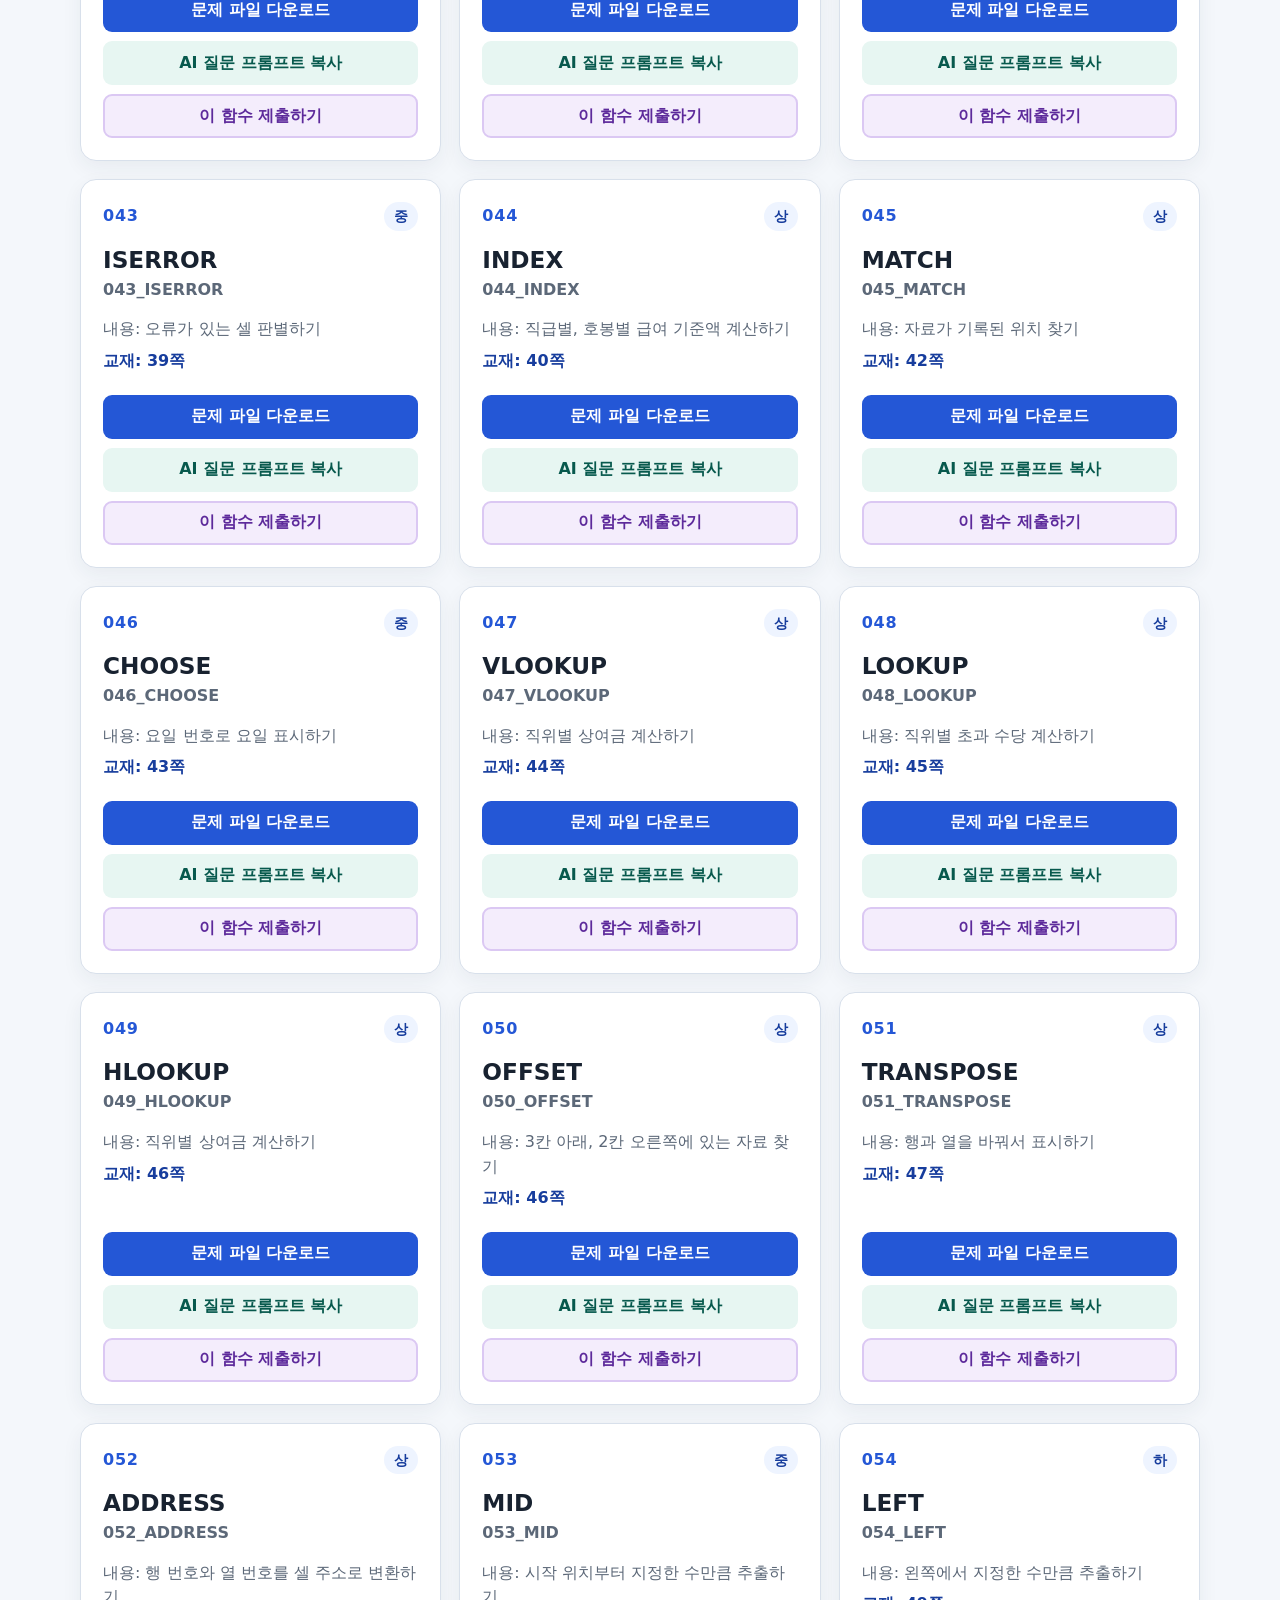
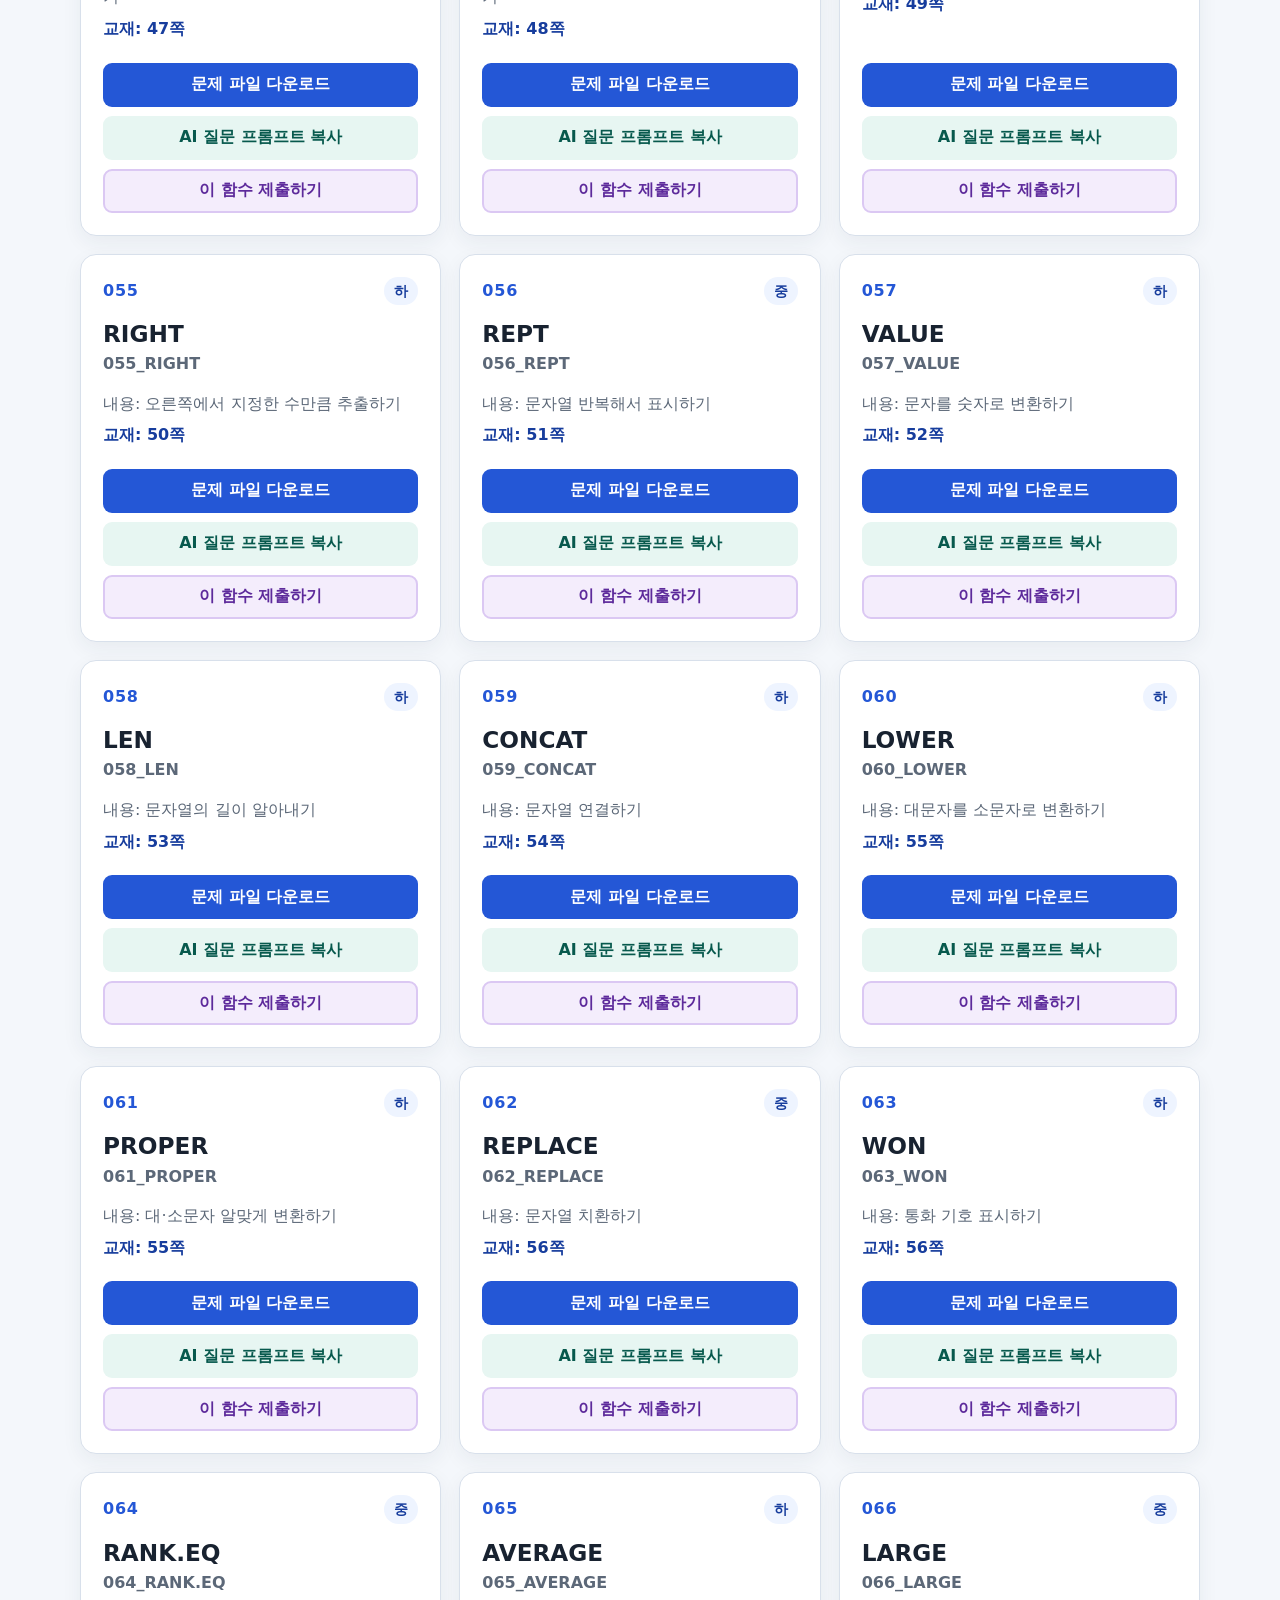
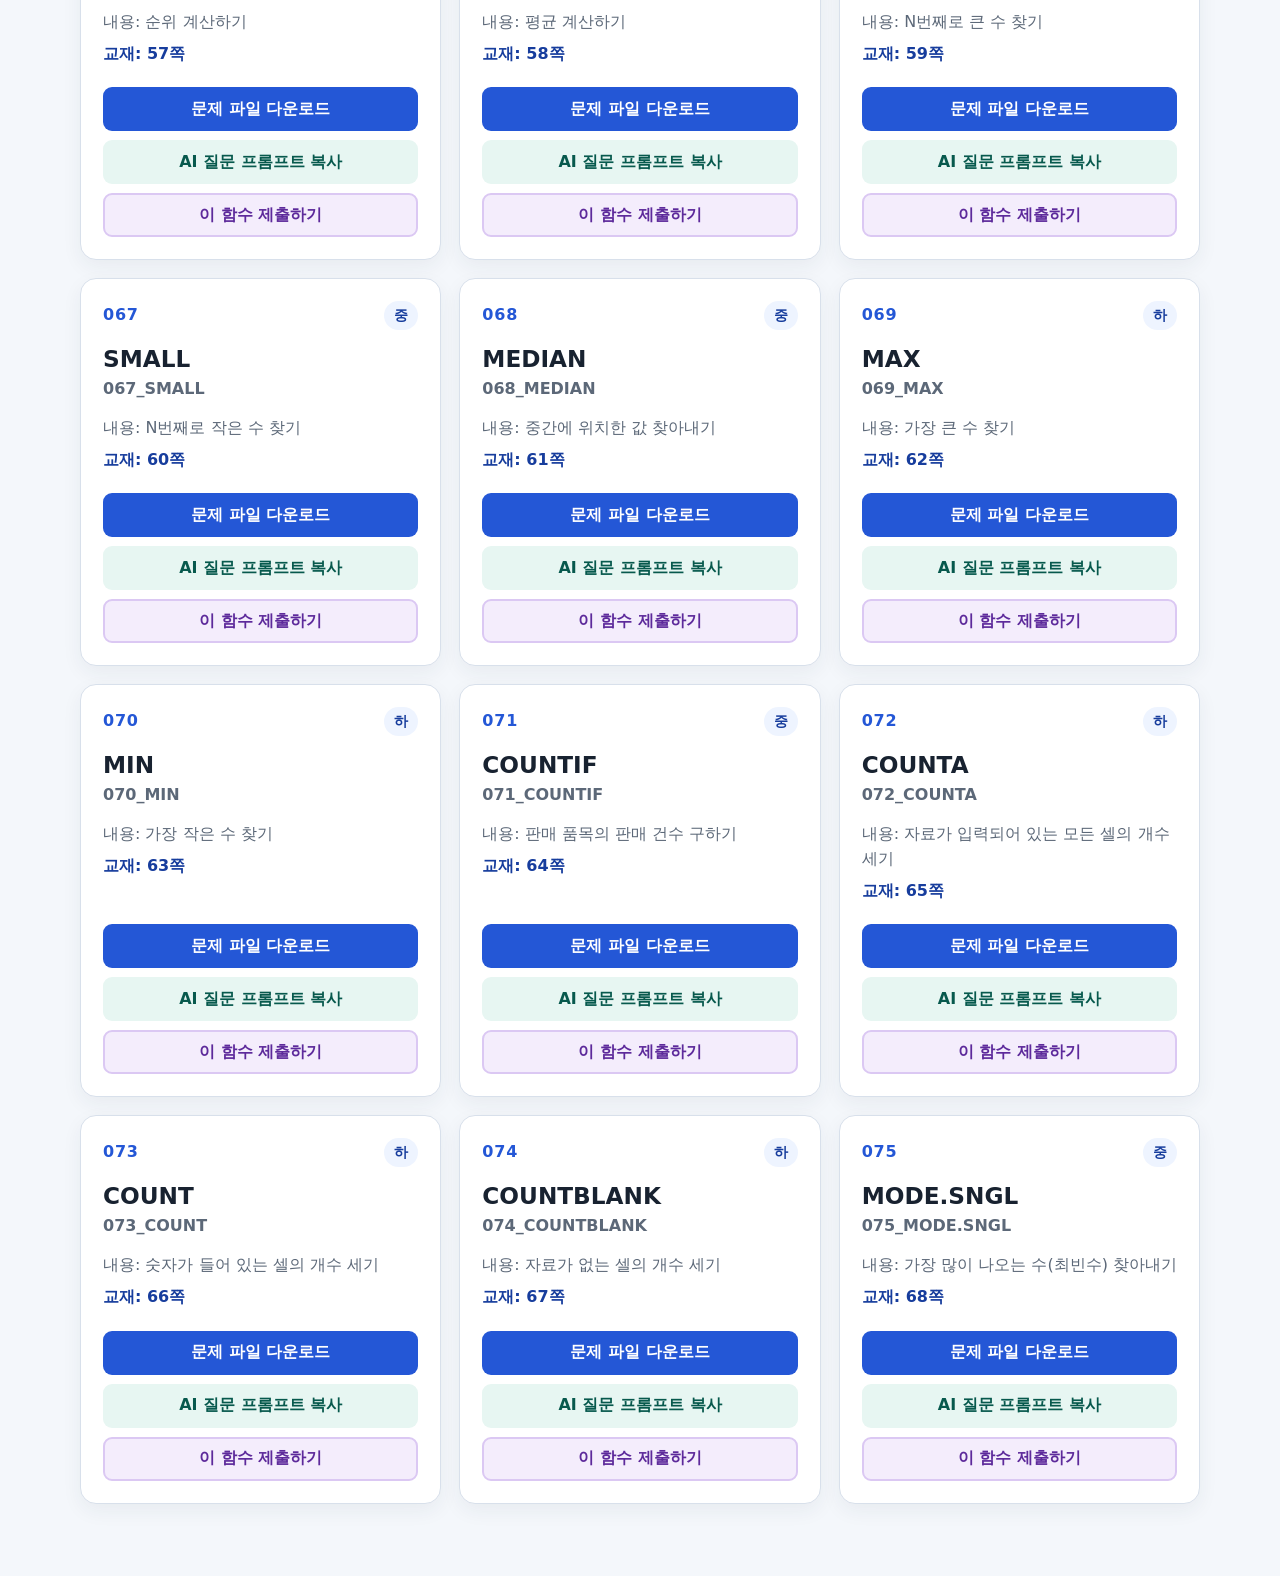
==== commit 07a3395a: "Improve ITQ homework download guidance" ====
--- a/itq-excel-functions-homework/index.html
+++ b/itq-excel-functions-homework/index.html
@@ -16,9 +16,10 @@
       <p class="eyebrow">ITQ 엑셀 학습</p>
       <h1>ITQ 엑셀 함수 75제 온라인 숙제장</h1>
       <ul class="guide-list">
-        <li>문제 파일을 열고 엑셀에서 직접 풀어보세요.</li>
+        <li>문제 파일은 원본 보호를 위해 바로 수정할 수 없습니다.</li>
+        <li><strong>[문제 파일 다운로드]</strong> 버튼을 눌러 파일을 내려받은 뒤, 내 컴퓨터의 Excel에서 풀어 주세요.</li>
         <li>막히면 AI 질문 프롬프트를 복사해 도움을 받을 수 있습니다.</li>
-        <li>완성 파일을 첨부하고 제출 버튼을 누르세요.</li>
+        <li>풀이가 끝나면 저장한 파일을 <strong>[이 함수 제출하기]</strong> 버튼으로 제출하세요.</li>
         <li>제출 후 강사 확인을 거쳐 완료 처리됩니다.</li>
       </ul>
     </div>
@@ -42,7 +43,7 @@
           <input
             id="search-input"
             type="search"
-            placeholder="번호, 함수명, 표시명, 설명 검색"
+            placeholder="번호, 함수명, 내용, 교재 페이지 검색"
             autocomplete="off"
           >
         </div>
--- a/itq-excel-functions-homework/assets/style.css
+++ b/itq-excel-functions-homework/assets/style.css
@@ -254,10 +254,16 @@
 }
 
 .description {
+  margin: 14px 0 6px;
+  color: var(--muted);
+  line-height: 1.55;
+}
+
+.page-reference {
   flex: 1;
-  min-height: 3.3em;
-  margin: 14px 0 20px;
-  color: var(--muted);
+  margin: 0 0 20px;
+  color: var(--primary-dark);
+  font-weight: 700;
 }
 
 .card-actions {
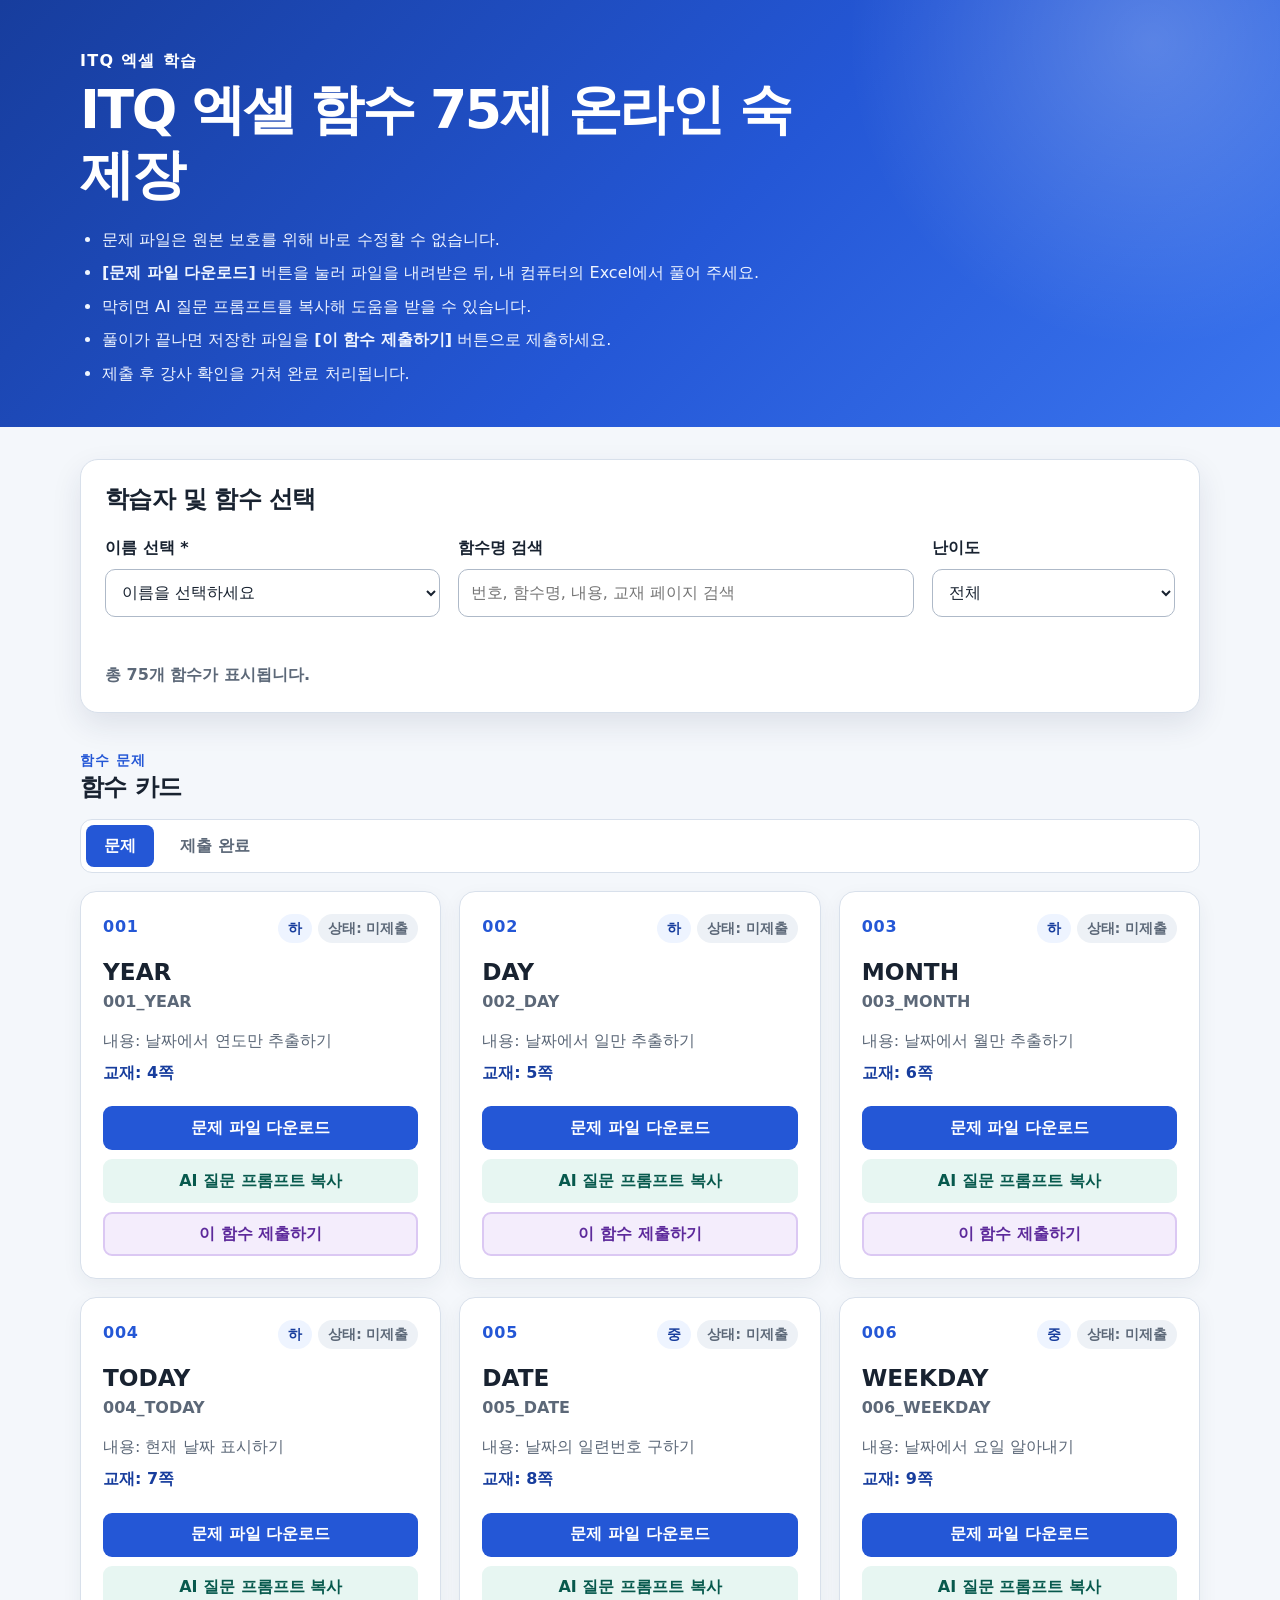
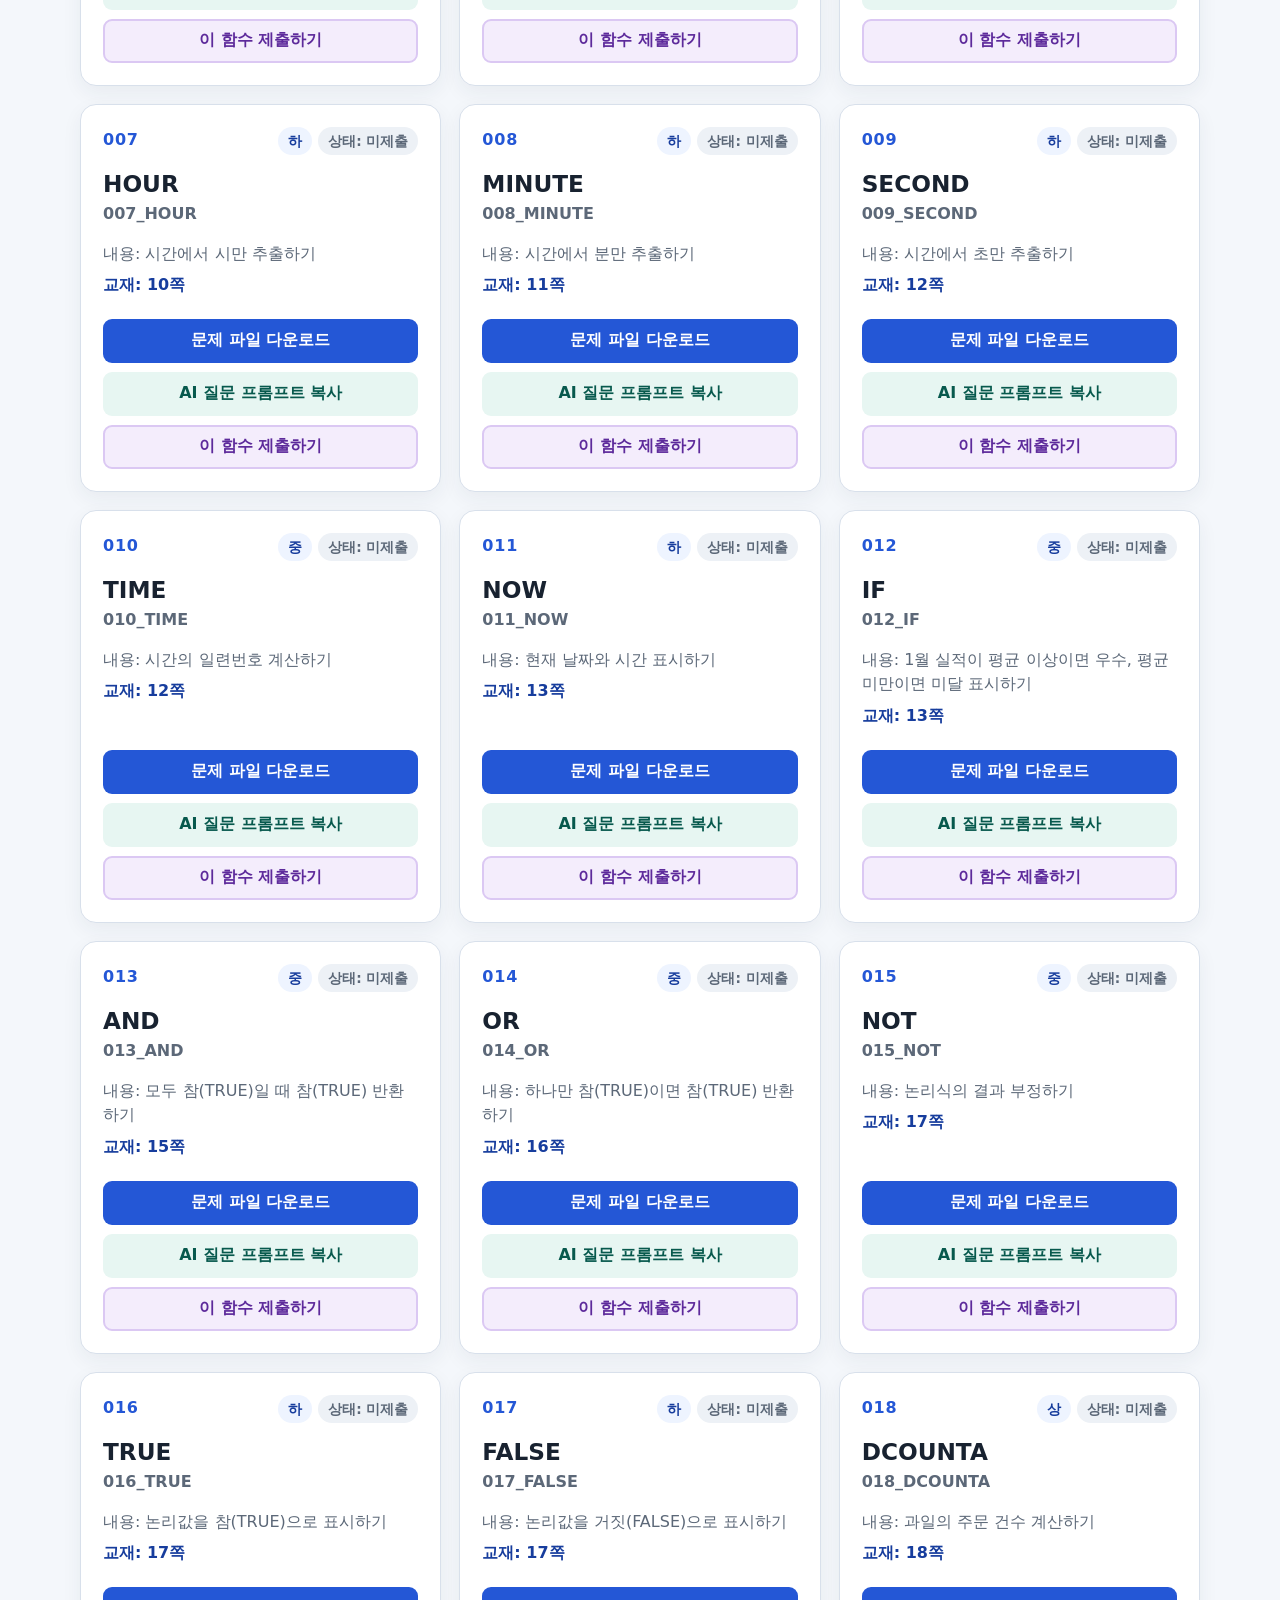
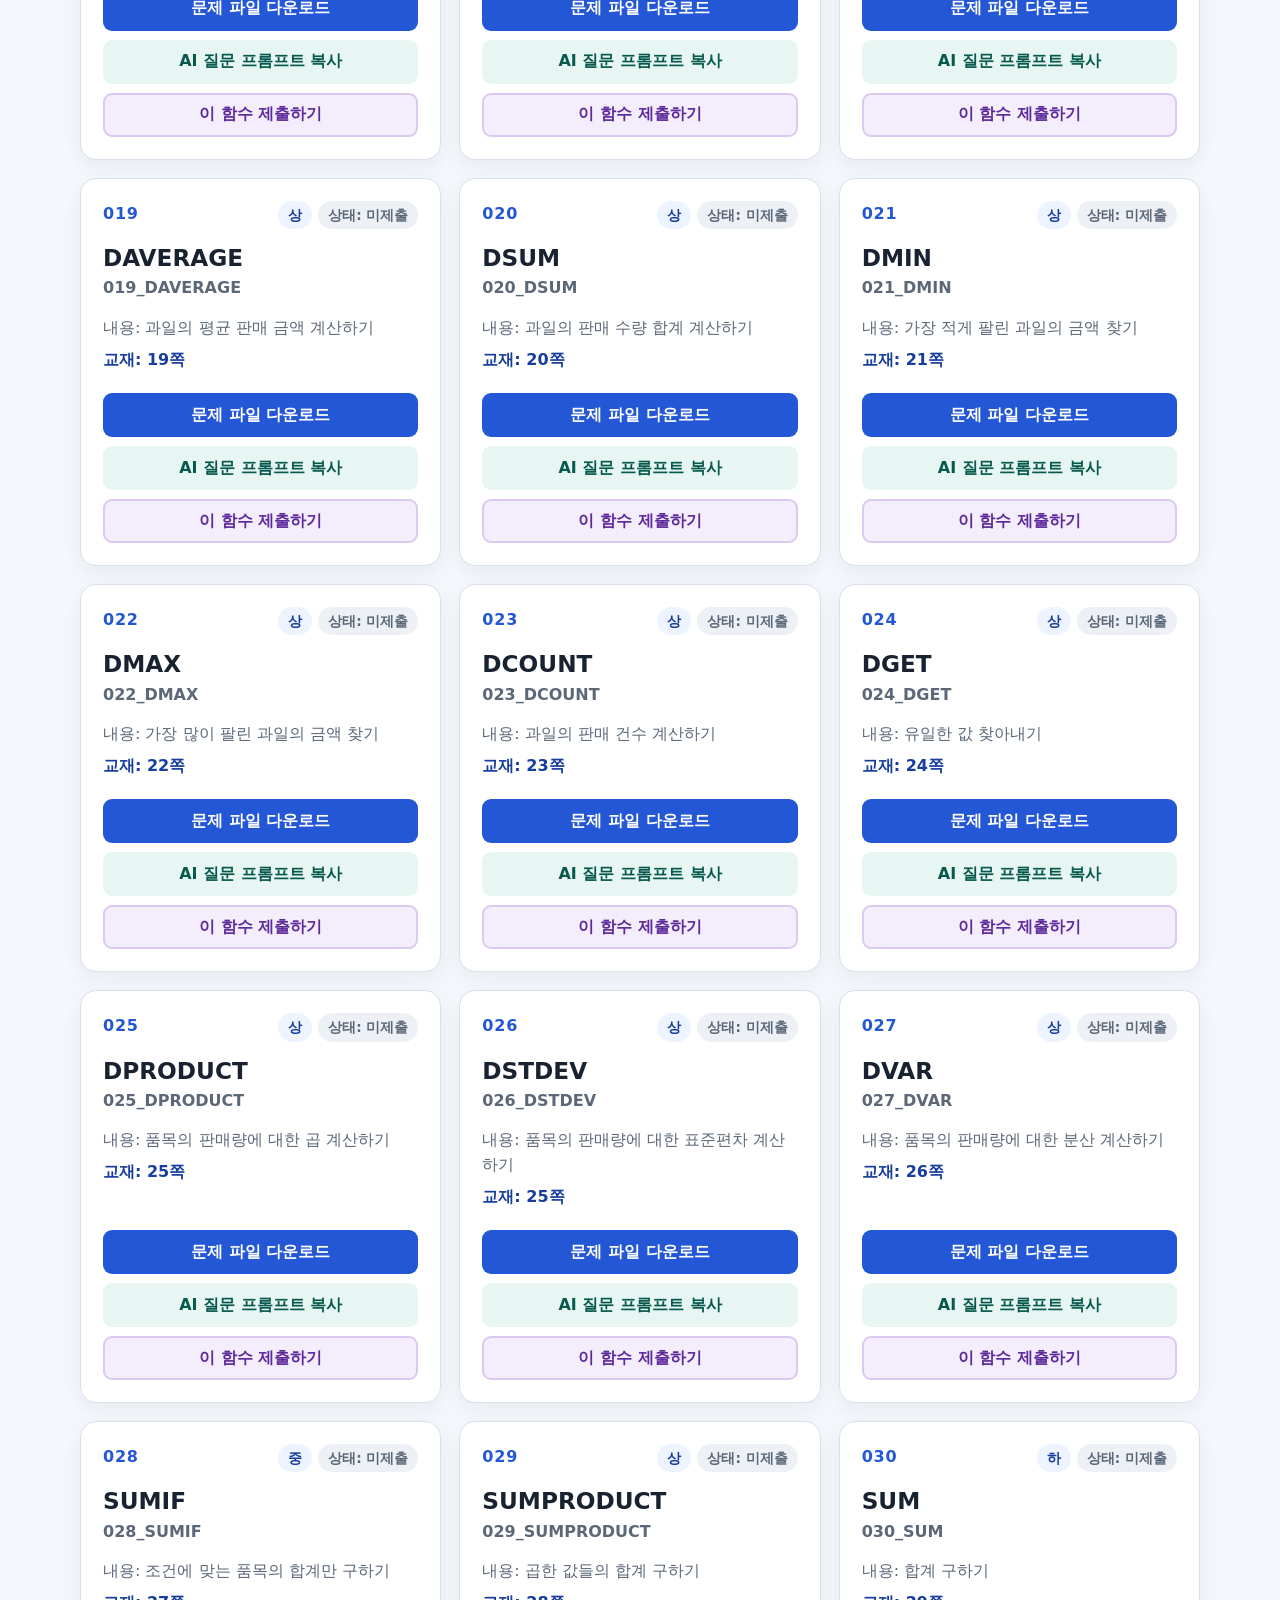
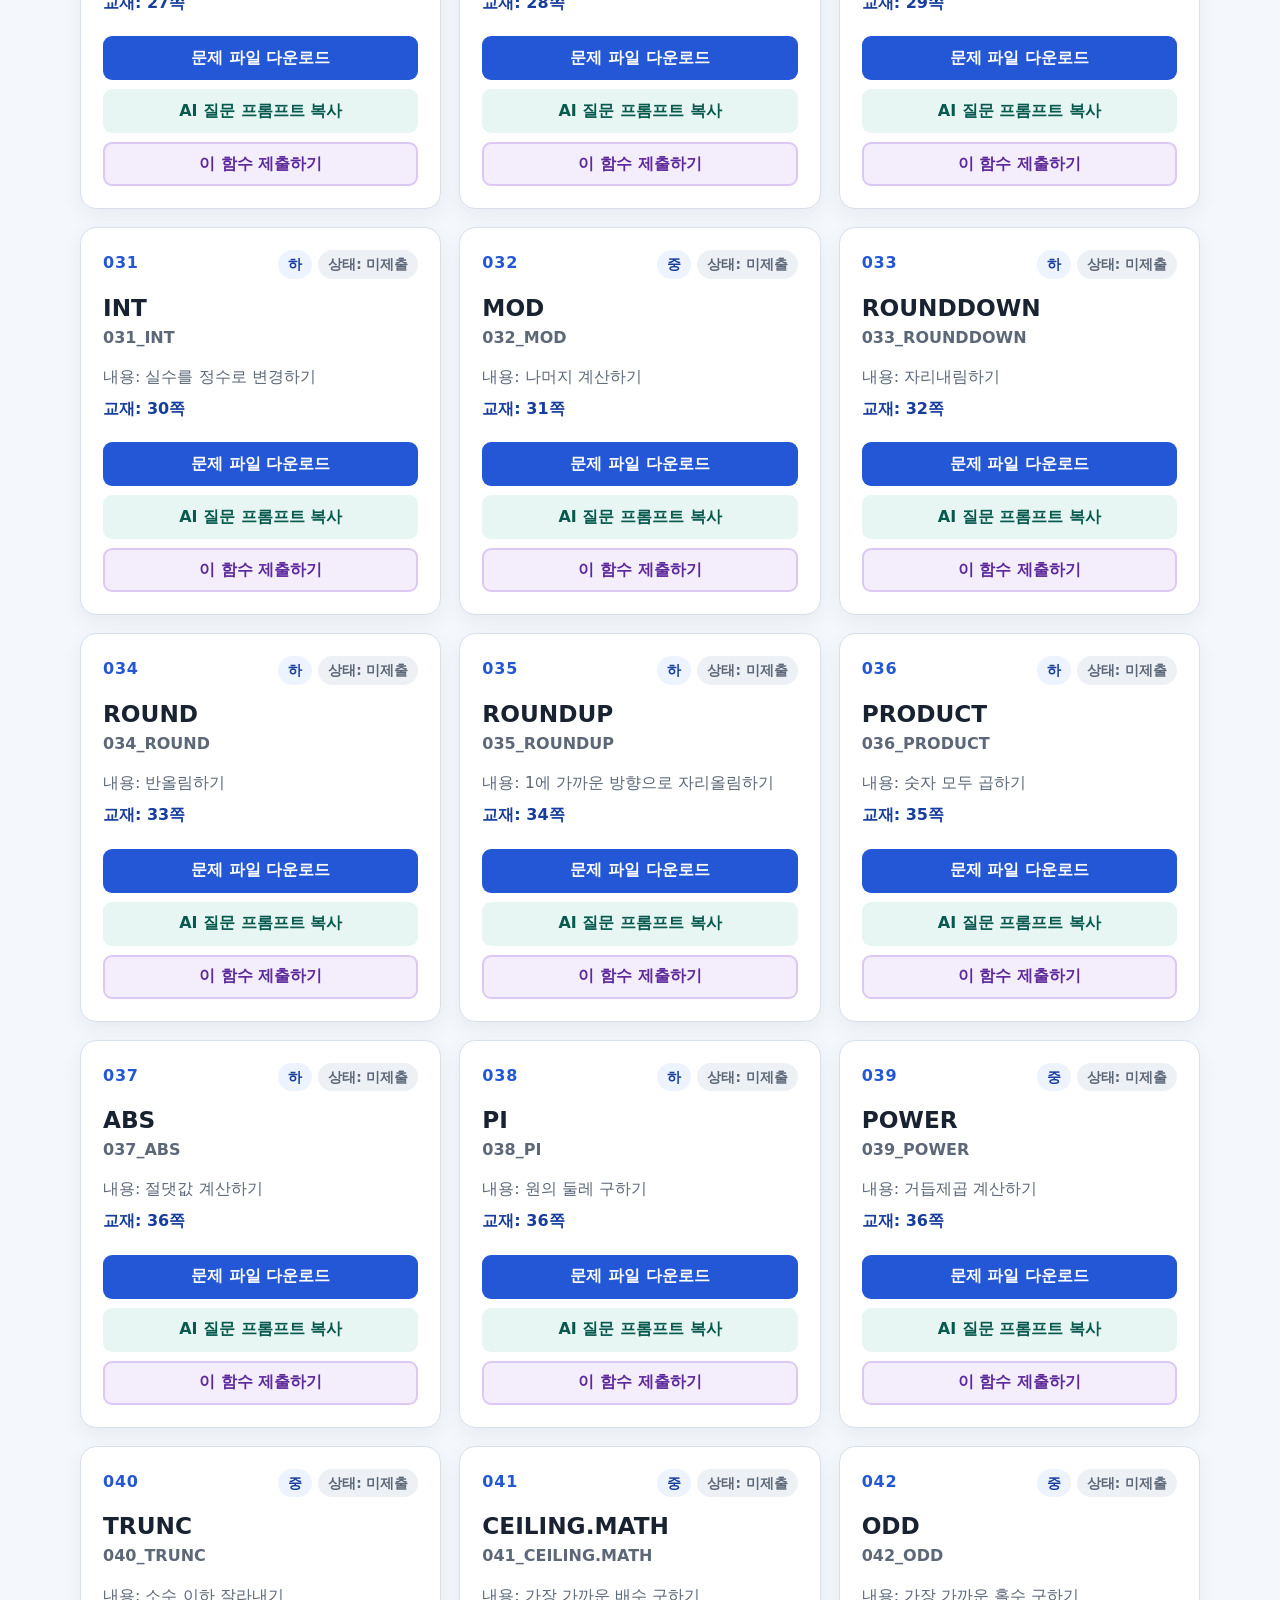
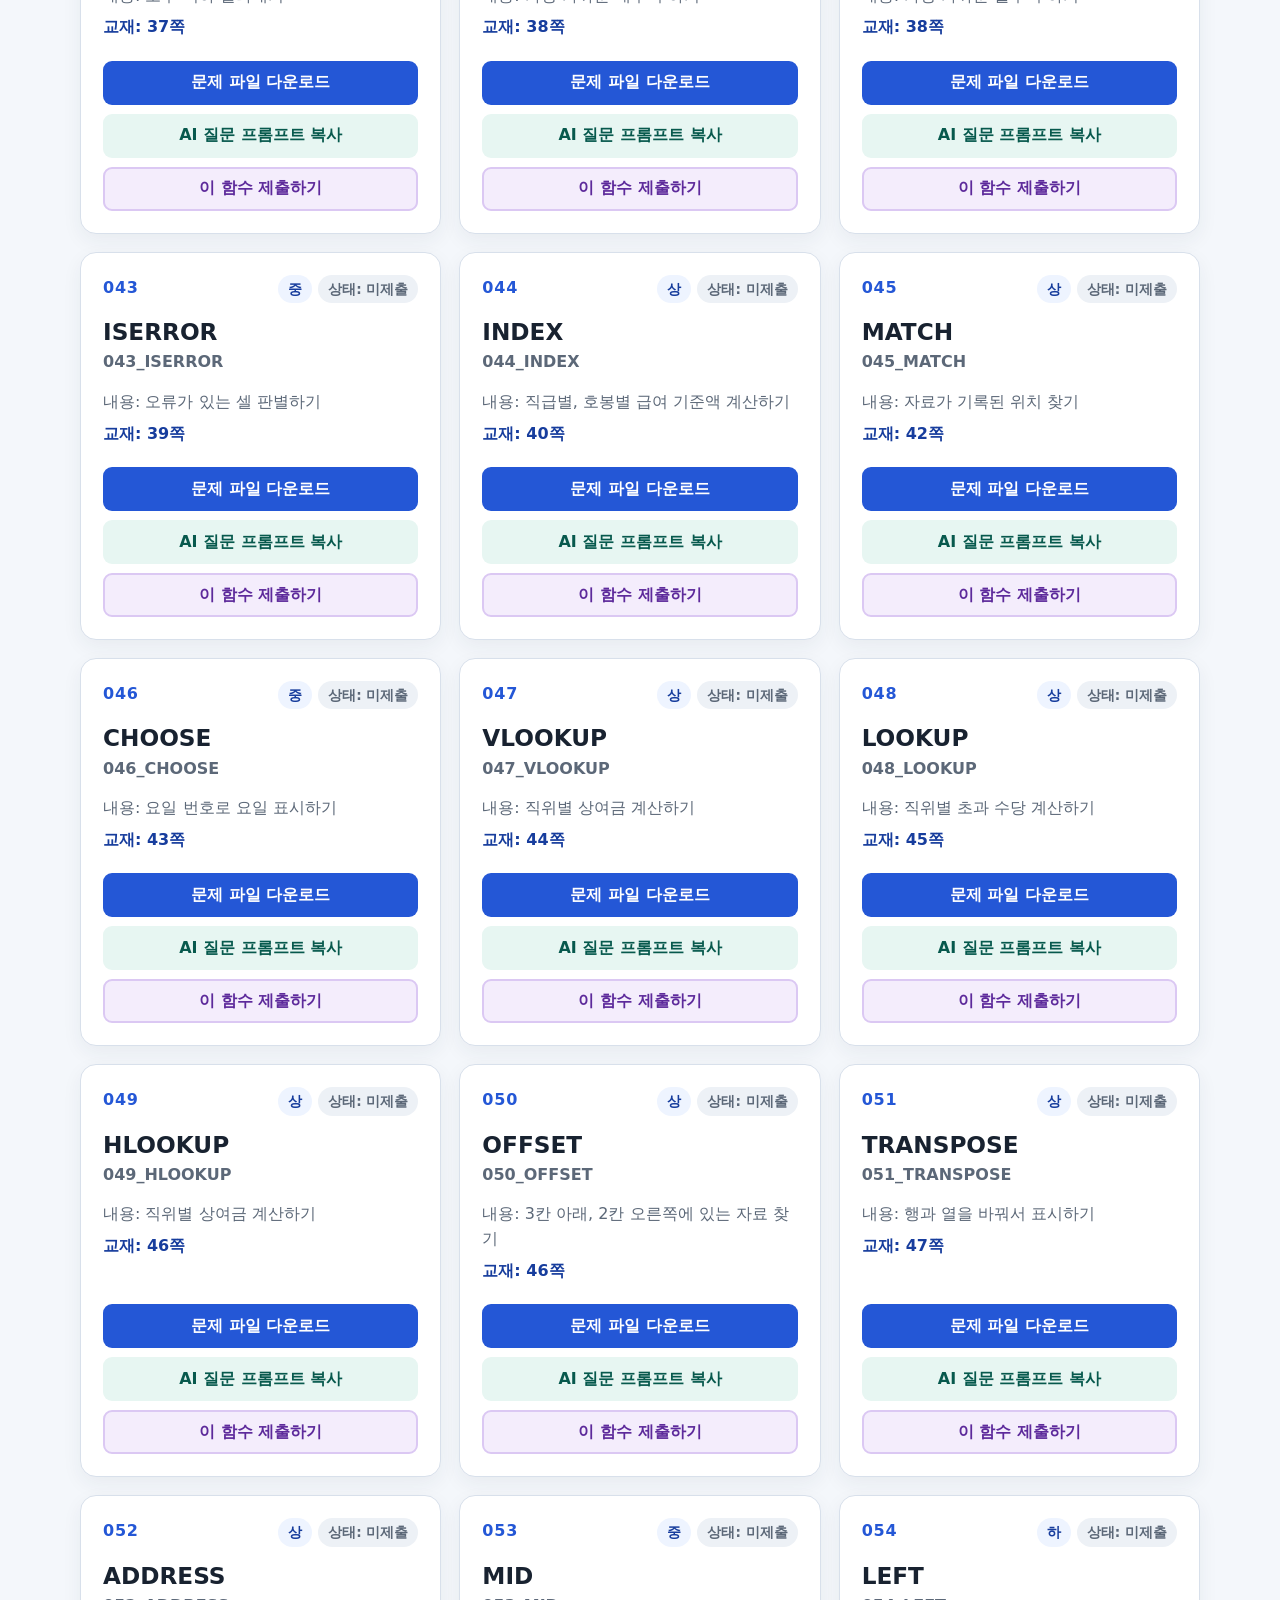
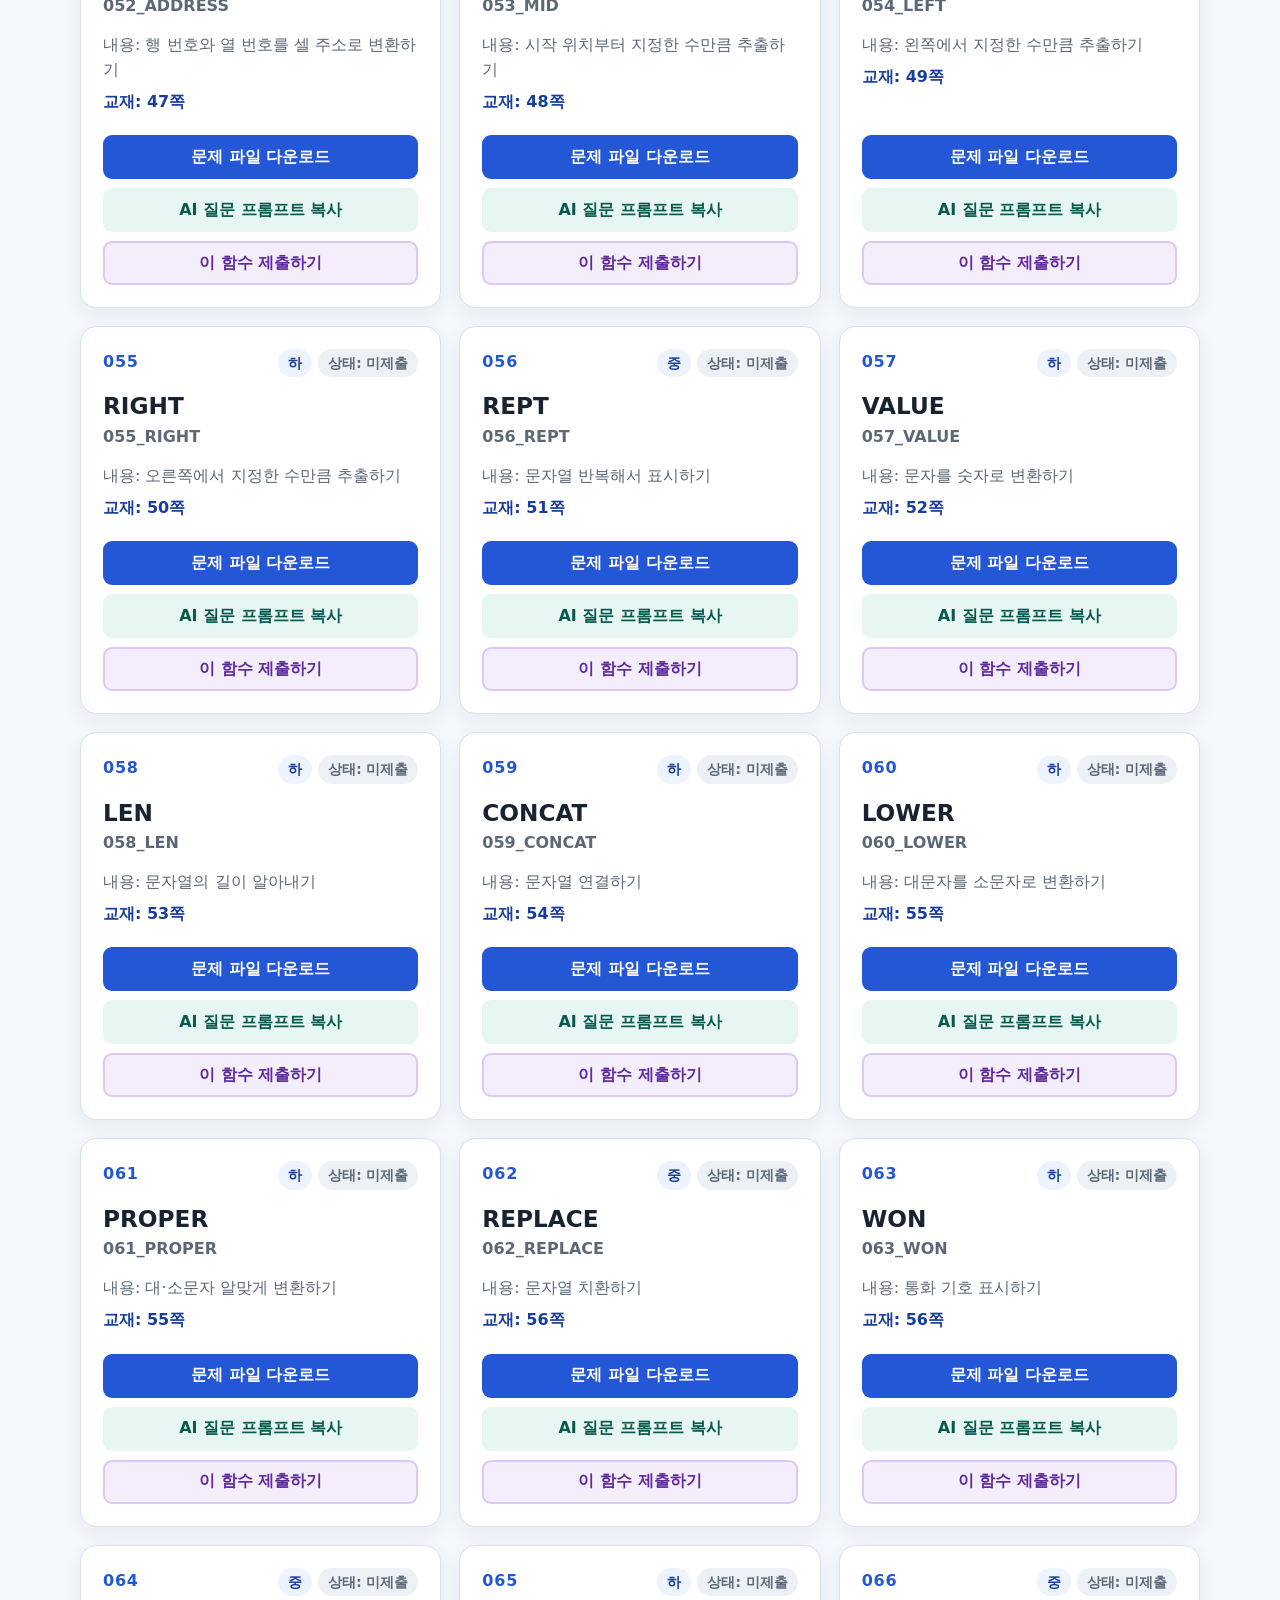
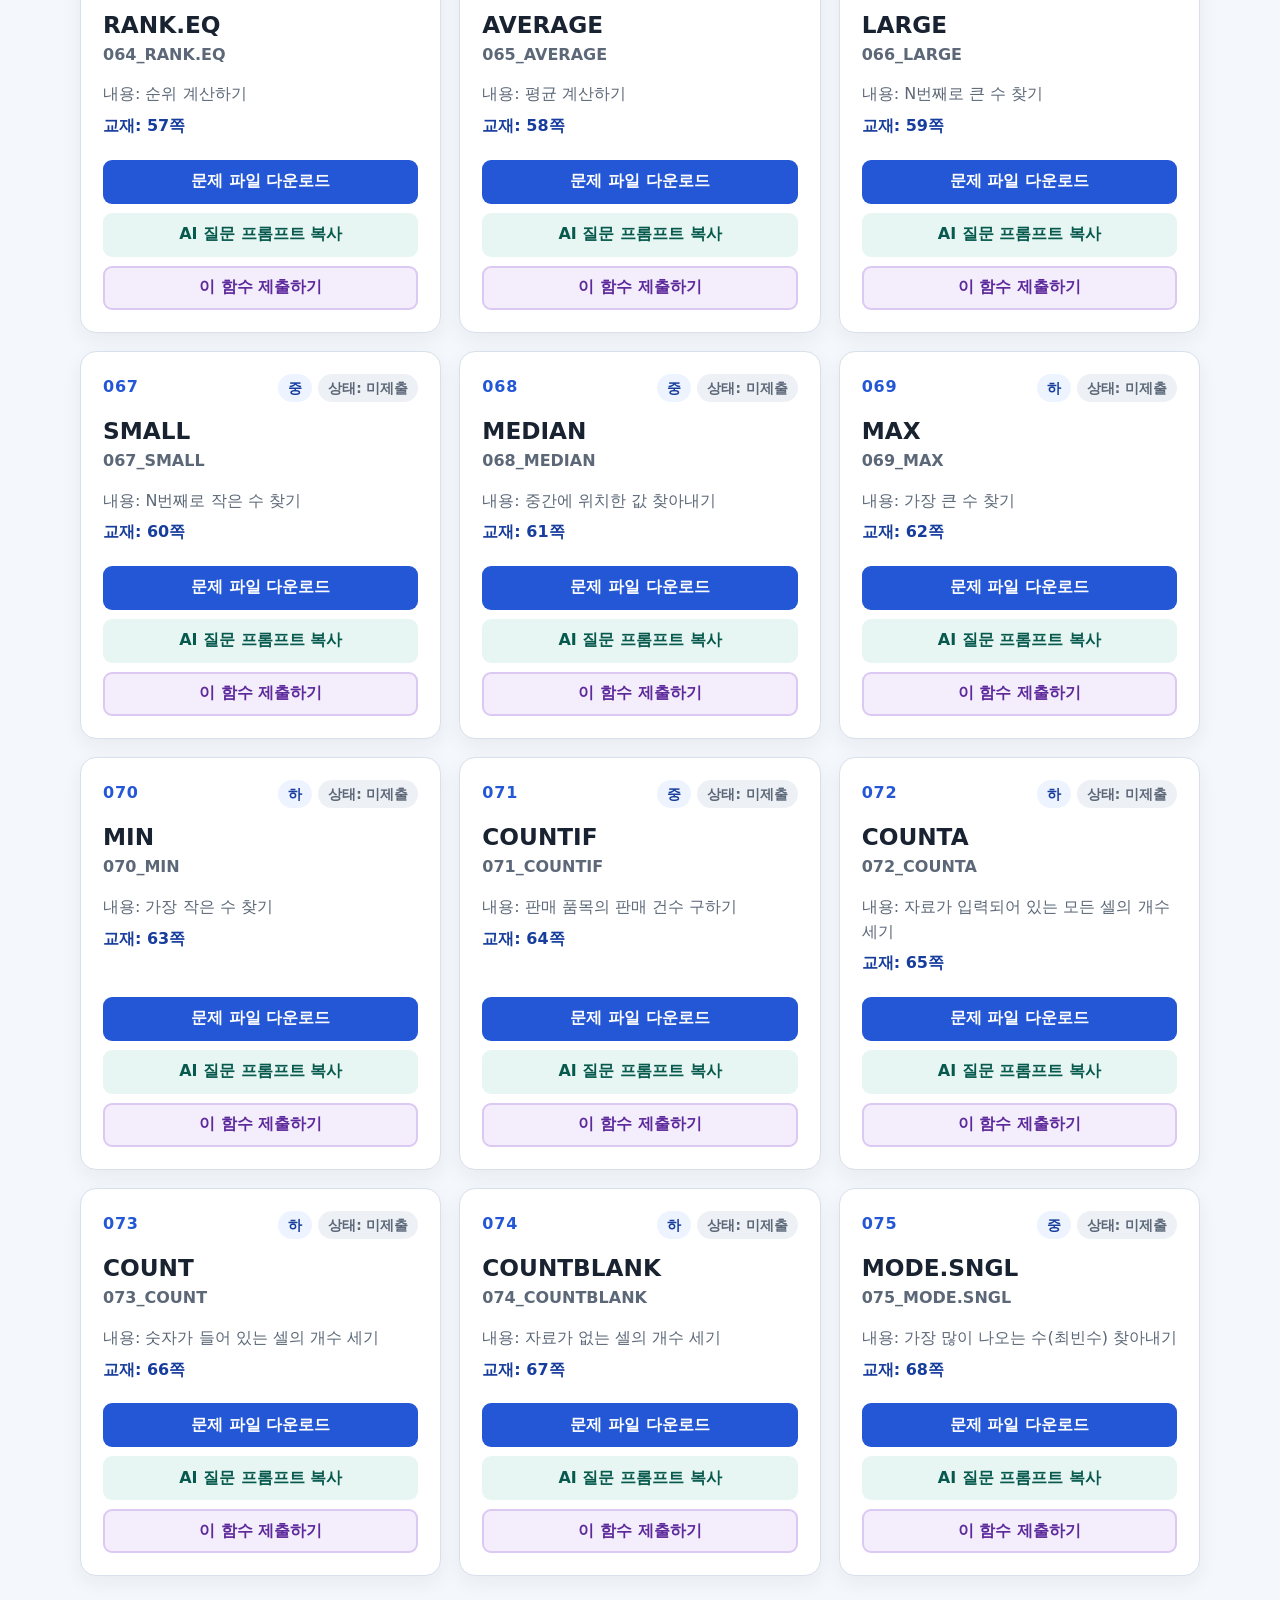
==== commit 32d45dc2: "Show student submission progress" ====
--- a/itq-excel-functions-homework/index.html
+++ b/itq-excel-functions-homework/index.html
@@ -73,8 +73,33 @@
         </div>
       </div>
 
-      <div id="function-list" class="card-grid" aria-busy="true"></div>
-      <p id="empty-message" class="empty-message" hidden>검색 조건에 맞는 함수가 없습니다.</p>
+      <div class="content-tabs" role="tablist" aria-label="함수 목록 구분">
+        <button
+          id="problems-tab"
+          class="content-tab is-active"
+          type="button"
+          role="tab"
+          aria-selected="true"
+          data-tab="problems"
+        >문제</button>
+        <button
+          id="completed-tab"
+          class="content-tab"
+          type="button"
+          role="tab"
+          aria-selected="false"
+          data-tab="completed"
+        >제출 완료</button>
+      </div>
+
+      <div
+        id="function-list"
+        class="card-grid"
+        role="tabpanel"
+        aria-labelledby="problems-tab"
+        aria-busy="true"
+      ></div>
+      <p id="empty-message" class="empty-message" hidden></p>
       <p id="function-error" class="error-message" role="alert" hidden>
         함수 목록을 불러오지 못했습니다.
       </p>
--- a/itq-excel-functions-homework/assets/style.css
+++ b/itq-excel-functions-homework/assets/style.css
@@ -200,6 +200,37 @@
   font-size: 0.85rem;
 }
 
+.content-tabs {
+  display: flex;
+  gap: 8px;
+  margin-bottom: 18px;
+  padding: 5px;
+  border: 1px solid var(--line);
+  border-radius: 12px;
+  background: var(--surface);
+}
+
+.content-tab {
+  min-height: 42px;
+  padding: 8px 18px;
+  border: 0;
+  border-radius: 8px;
+  background: transparent;
+  color: var(--muted);
+  font-weight: 800;
+  cursor: pointer;
+}
+
+.content-tab:hover {
+  background: var(--surface-soft);
+  color: var(--primary-dark);
+}
+
+.content-tab.is-active {
+  background: var(--primary);
+  color: #fff;
+}
+
 .card-grid {
   display: grid;
   grid-template-columns: repeat(3, minmax(0, 1fr));
@@ -219,9 +250,16 @@
 
 .function-card__top {
   display: flex;
-  align-items: center;
+  align-items: start;
   justify-content: space-between;
   gap: 12px;
+}
+
+.function-card__badges {
+  display: flex;
+  flex-wrap: wrap;
+  justify-content: flex-end;
+  gap: 6px;
 }
 
 .function-number {
@@ -237,6 +275,20 @@
   color: var(--primary-dark);
   font-size: 0.85rem;
   font-weight: 800;
+}
+
+.submission-badge {
+  padding: 3px 10px;
+  border-radius: 999px;
+  background: #edf1f6;
+  color: var(--muted);
+  font-size: 0.85rem;
+  font-weight: 800;
+}
+
+.submission-badge.is-submitted {
+  background: #dff4ea;
+  color: var(--success);
 }
 
 .function-card h3 {
